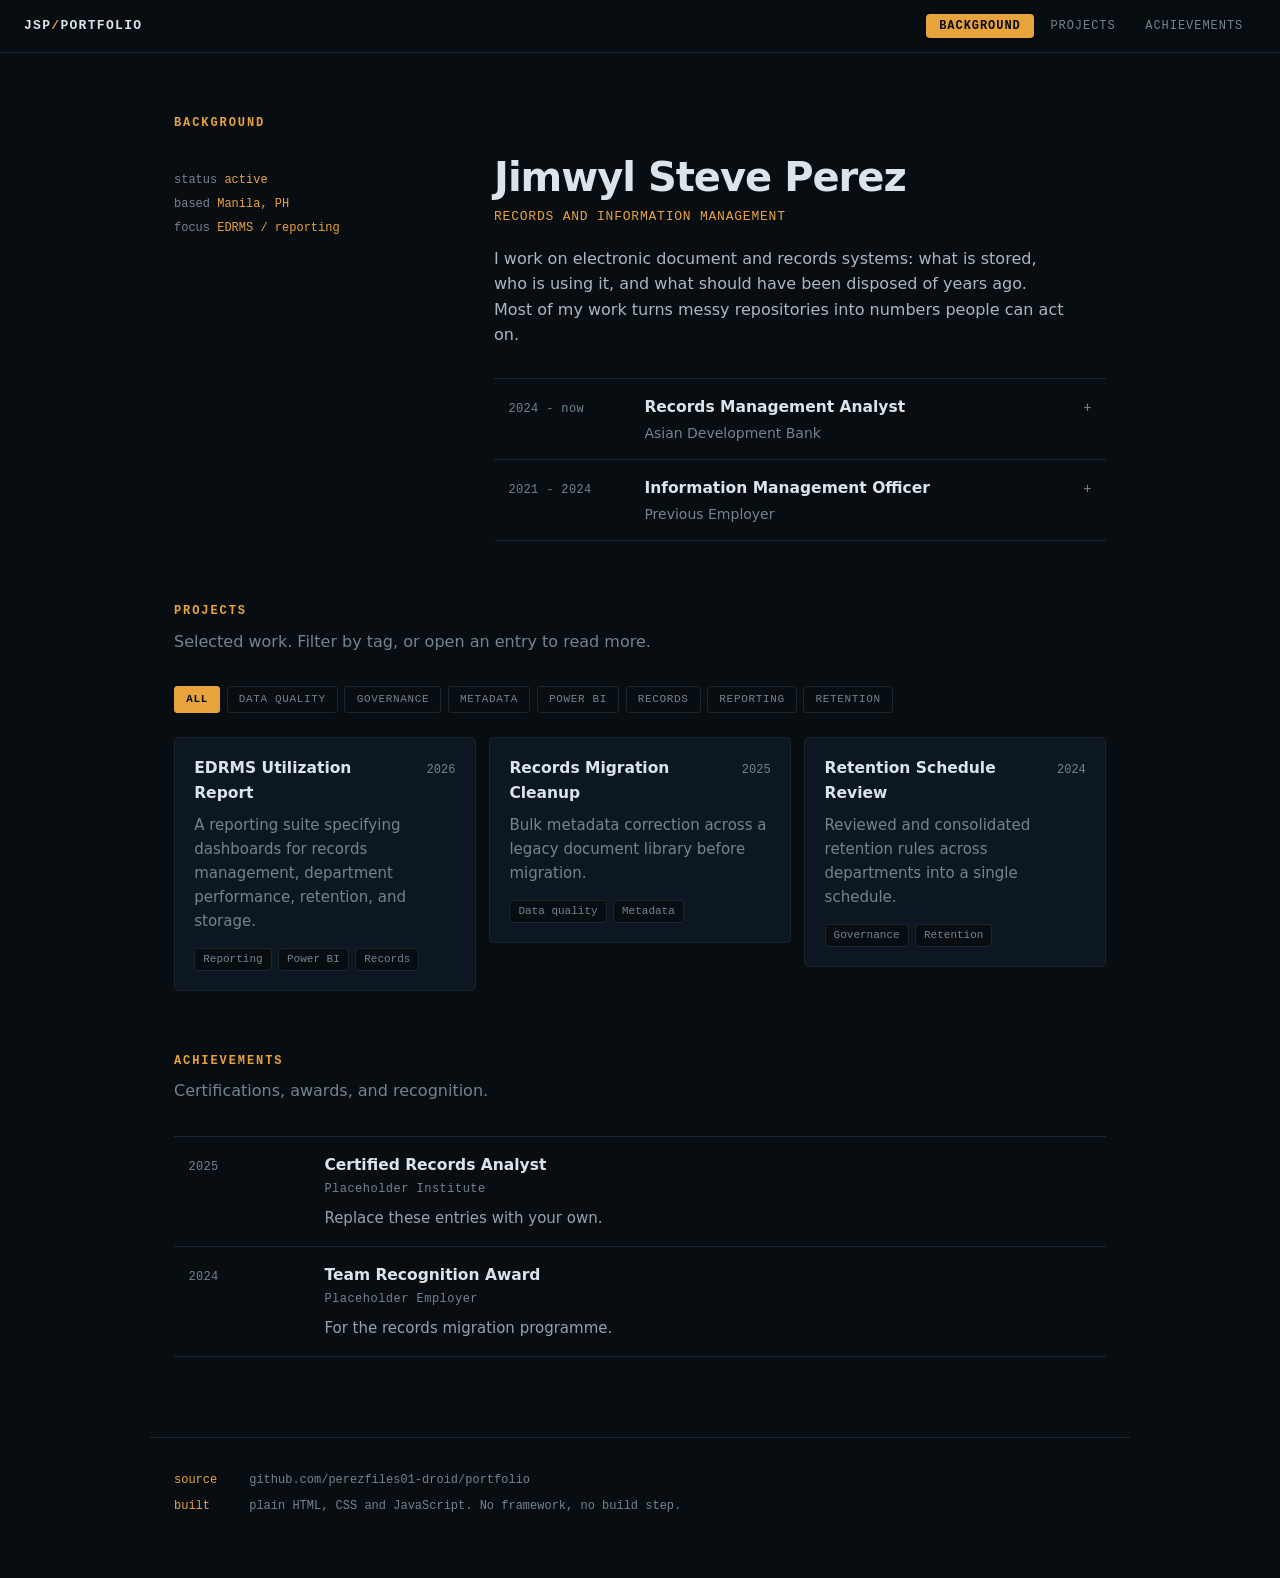
==== index.html @ a3e24d52 "Rebuild the site in the Records Console direction Dark ground, a single amber signal colour, and mon" ====
<!doctype html>
<html lang="en">
<head>
  <meta charset="utf-8">
  <meta name="viewport" content="width=device-width, initial-scale=1">
  <title>Jimwyl Steve Perez - Records and Information Management</title>
  <meta name="description" content="Portfolio of Jimwyl Steve Perez: electronic document and records management, utilization reporting, retention and metadata standards.">
  <link rel="stylesheet" href="assets/styles.css">
</head>
<body>

  <header class="console">
    <a class="sig" href="#top">JSP<i>/</i>PORTFOLIO</a>
    <nav class="tabs" aria-label="Sections">
      <a class="tab" href="#background">Background</a>
      <a class="tab" href="#projects">Projects</a>
      <a class="tab" href="#achievements">Achievements</a>
    </nav>
  </header>

  <main id="top">

    <!-- Each empty slot below is filled at load time from its own folder
         under sections/. To add a panel: create the folder, add a slot here,
         and add its name to SECTIONS in assets/app.js. -->

    <section id="background"   data-section="background"></section>
    <section id="projects"     data-section="projects"></section>
    <section id="achievements" data-section="achievements"></section>

  </main>

  <footer class="site-footer">
    <p class="foot-line"><span>source</span> github.com/perezfiles01-droid/portfolio</p>
    <p class="foot-line"><span>built</span> plain HTML, CSS and JavaScript. No framework, no build step.</p>
  </footer>

  <script type="module" src="assets/app.js"></script>
</body>
</html>
---- assets/styles.css ----
/* ============================================================
   RECORDS CONSOLE
   Site-wide look: palette, type, console bar, footer, and the
   furniture every panel shares. Anything used by only one panel
   belongs in that panel's own .css file instead.

   This design commits to dark. That is a choice, not an
   oversight, so there is no light palette to keep in sync.
   ============================================================ */

:root{
  color-scheme: dark;

  --ground:#080d11;   /* page background       */
  --panel:#0d1721;    /* raised rows and cards */
  --ink:#dbe4ea;      /* primary text          */
  --ink-dim:#a9b8c1;  /* body copy             */
  --muted:#72858f;    /* labels and metadata   */
  --signal:#e8a33d;   /* the one accent        */
  --line:#1b262f;     /* hairlines             */

  --mono: ui-monospace, SFMono-Regular, "SF Mono", Menlo, Consolas, monospace;
  --sans: system-ui, -apple-system, "Segoe UI", Roboto, sans-serif;

  --max-width: 980px;
  --bar-height: 3.35rem;
}

*{ box-sizing: border-box; }

html{ scroll-behavior: smooth; }

body{
  margin:0;
  background:var(--ground);
  color:var(--ink);
  font:16px/1.6 var(--sans);
  -webkit-font-smoothing:antialiased;
}

@media (prefers-reduced-motion: reduce){
  html{ scroll-behavior:auto; }
  *,*::before,*::after{
    transition-duration:.01ms !important;
    animation-duration:.01ms !important;
  }
}

main{
  max-width:var(--max-width);
  margin:0 auto;
  padding:0 1.5rem 5rem;
}

:focus-visible{
  outline:2px solid var(--signal);
  outline-offset:3px;
  border-radius:2px;
}

/* ---------- console bar ---------- */

.console{
  position:sticky;
  top:0;
  z-index:20;
  display:flex;
  flex-wrap:wrap;
  gap:1rem;
  align-items:center;
  justify-content:space-between;
  padding:0.85rem 1.5rem;
  border-bottom:1px solid var(--line);
  background:rgba(8,13,17,.86);
  backdrop-filter:blur(9px);
}

.sig{
  font:600 0.8125rem/1 var(--mono);
  letter-spacing:0.1em;
  text-transform:uppercase;
  color:var(--ink);
  text-decoration:none;
}
.sig i{ color:var(--signal); font-style:normal; }

.tabs{ display:flex; gap:0.25rem; }

.tab{
  padding:0.4rem 0.8rem;
  border-radius:4px;
  font:0.75rem/1 var(--mono);
  letter-spacing:0.08em;
  text-transform:uppercase;
  color:var(--muted);
  text-decoration:none;
  transition:color .18s ease, background .18s ease;
}
.tab:hover{ color:var(--ink); background:#131e26; }

/* set by the scroll spy in app.js */
.tab[aria-current="true"]{
  color:var(--ground);
  background:var(--signal);
  font-weight:700;
}

/* ---------- shared panel furniture ---------- */

main > section{
  padding-top:4rem;
  scroll-margin-top:calc(var(--bar-height) + 1rem);
}

.panel-title{
  margin:0;
  font:600 0.75rem/1 var(--mono);
  letter-spacing:0.16em;
  text-transform:uppercase;
  color:var(--signal);
}

.panel-intro{
  margin:0.7rem 0 2rem;
  color:var(--muted);
  max-width:60ch;
}

.load-error{
  color:var(--muted);
  font:0.875rem/1.6 var(--mono);
}

/* Panels fade up as you reach them. The class is added by app.js only
   when the browser supports it, so content is never hidden by a script
   that failed to run. */
.reveal{
  opacity:0;
  transform:translateY(14px);
  transition:opacity .5s ease, transform .5s ease;
}
.reveal.is-in{ opacity:1; transform:none; }
@media (prefers-reduced-motion: reduce){
  .reveal{ opacity:1; transform:none; }
}

/* ---------- footer ---------- */

.site-footer{
  max-width:var(--max-width);
  margin:0 auto;
  padding:2rem 1.5rem 3.5rem;
  border-top:1px solid var(--line);
}

.foot-line{
  margin:0 0 0.35rem;
  font:0.75rem/1.7 var(--mono);
  color:var(--muted);
}
.foot-line span{
  display:inline-block;
  min-width:4.25rem;
  color:var(--signal);
}
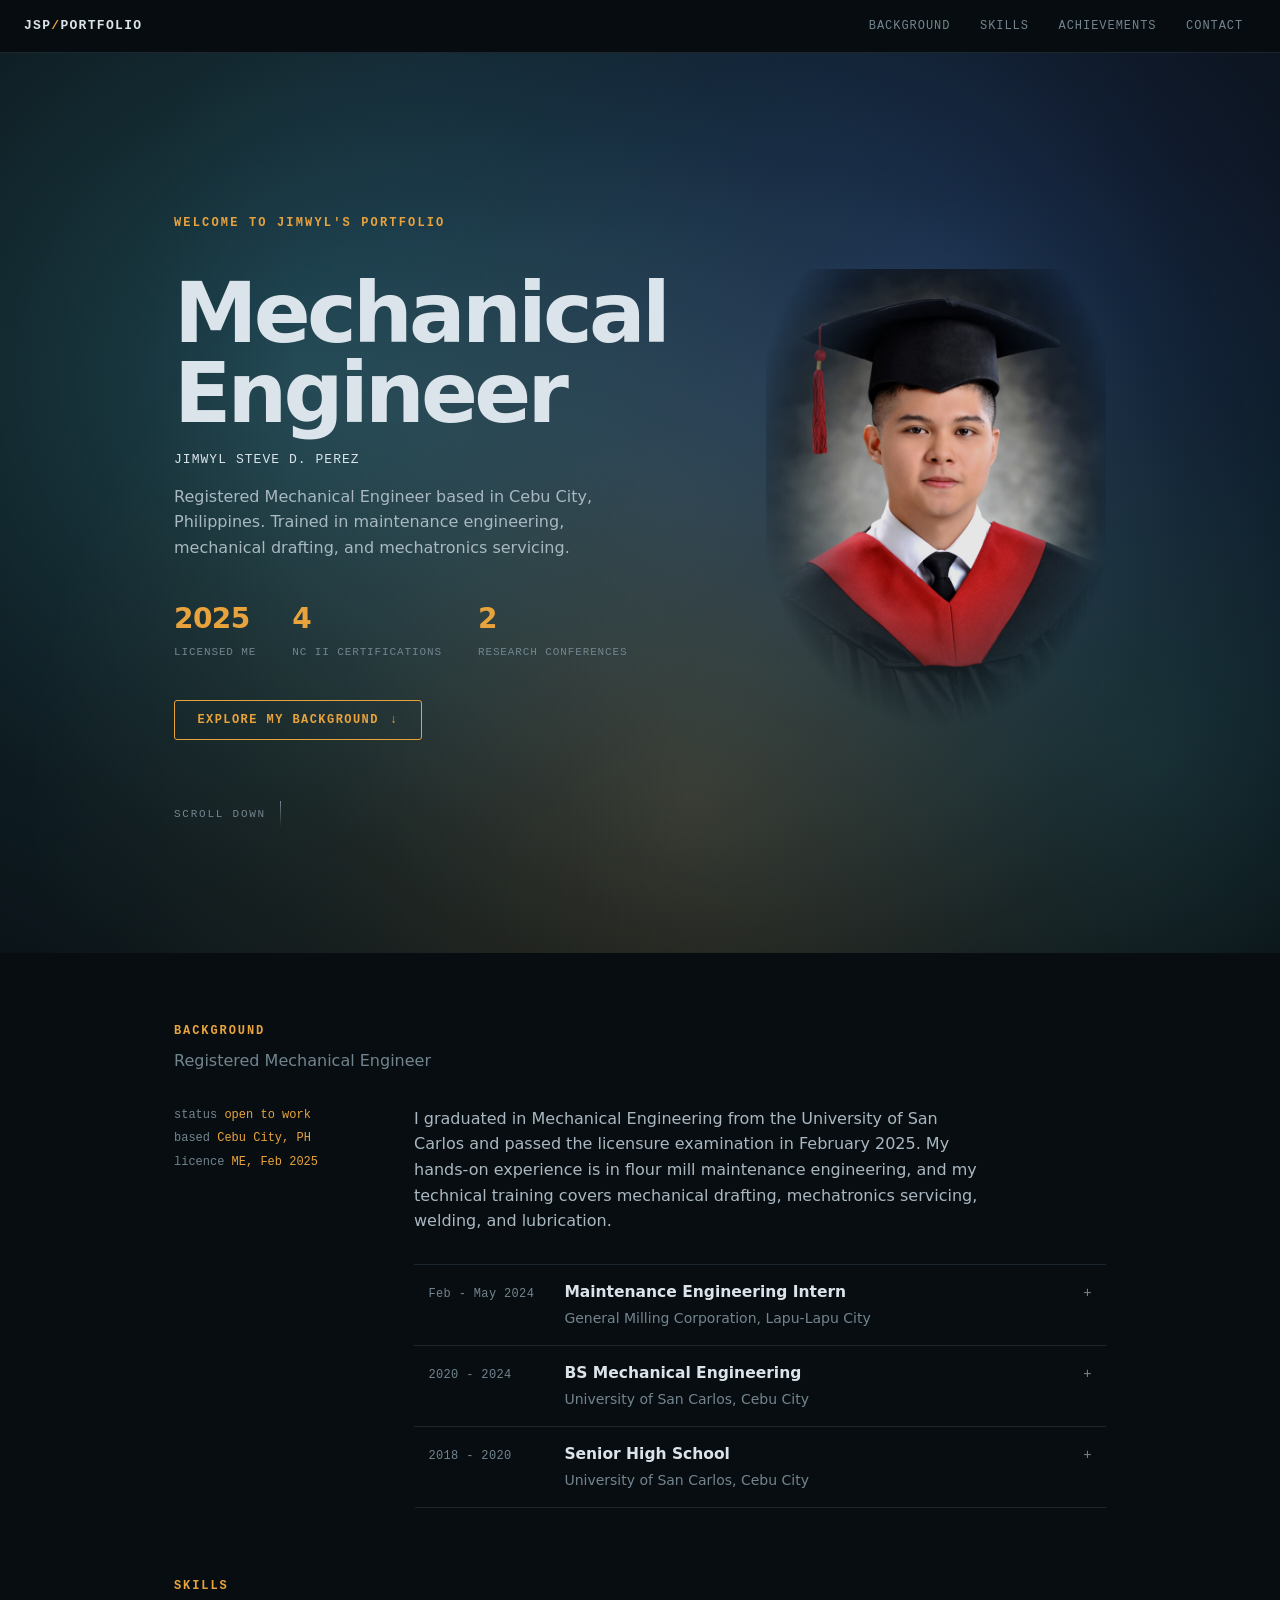
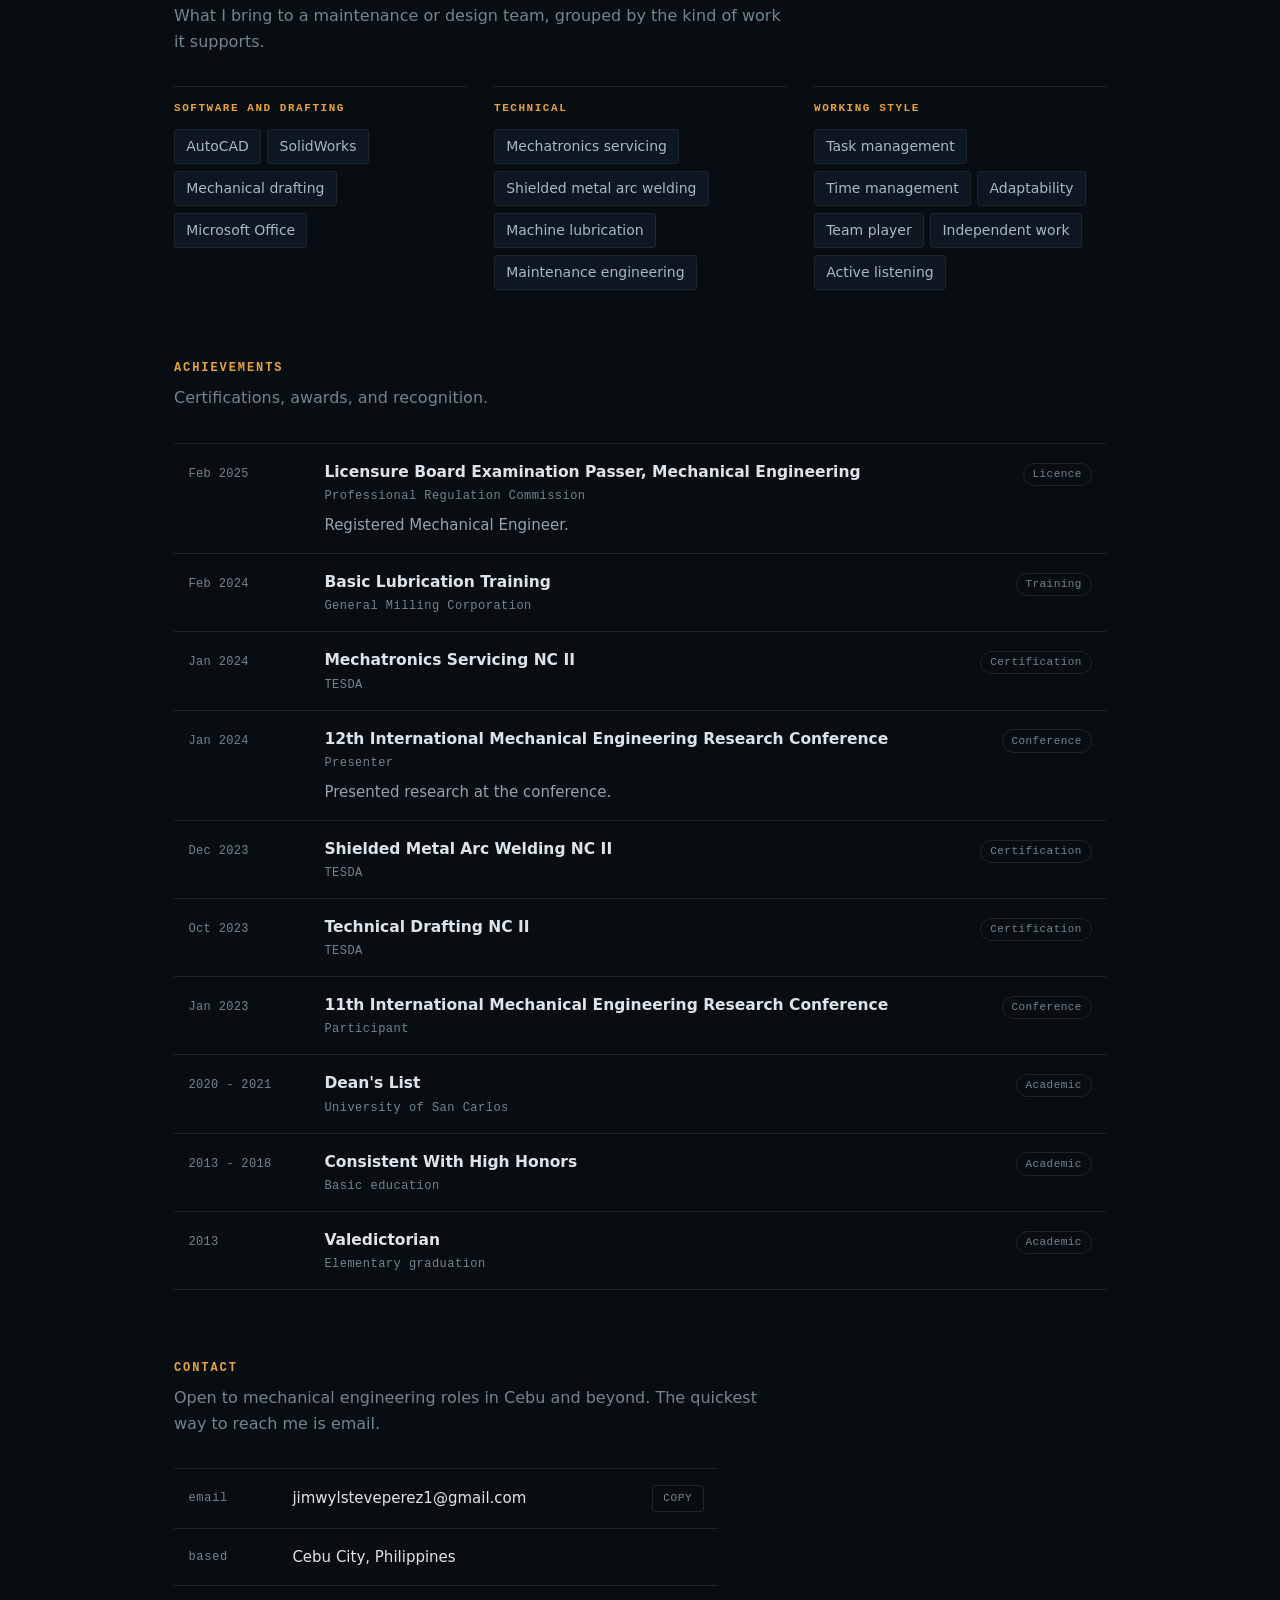
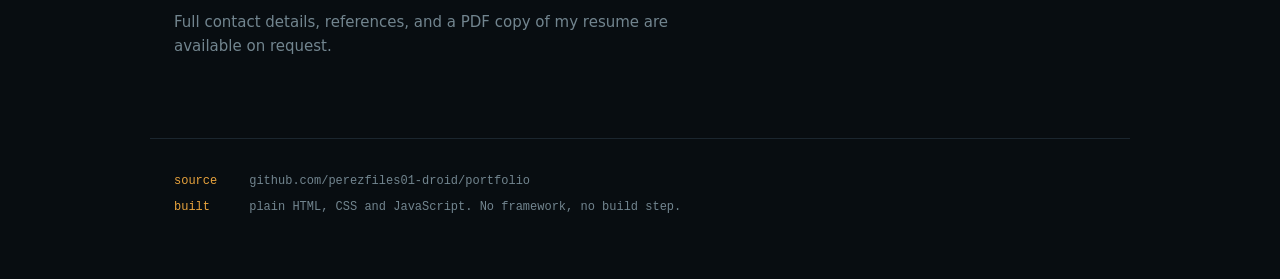
==== commit 6695f1fe: "Rebuild around the real resume, and add an aurora hero The site previously described records managem" ====
--- a/index.html
+++ b/index.html
@@ -3,31 +3,33 @@
 <head>
   <meta charset="utf-8">
   <meta name="viewport" content="width=device-width, initial-scale=1">
-  <title>Jimwyl Steve Perez - Records and Information Management</title>
-  <meta name="description" content="Portfolio of Jimwyl Steve Perez: electronic document and records management, utilization reporting, retention and metadata standards.">
+  <title>Jimwyl Steve D. Perez - Mechanical Engineer</title>
+  <meta name="description" content="Portfolio of Jimwyl Steve D. Perez, Registered Mechanical Engineer based in Cebu City, Philippines.">
   <link rel="stylesheet" href="assets/styles.css">
 </head>
 <body>
 
   <header class="console">
-    <a class="sig" href="#top">JSP<i>/</i>PORTFOLIO</a>
+    <a class="sig" href="#hero">JSP<i>/</i>PORTFOLIO</a>
     <nav class="tabs" aria-label="Sections">
       <a class="tab" href="#background">Background</a>
-      <a class="tab" href="#projects">Projects</a>
+      <a class="tab" href="#skills">Skills</a>
       <a class="tab" href="#achievements">Achievements</a>
+      <a class="tab" href="#contact">Contact</a>
     </nav>
   </header>
 
-  <main id="top">
+  <!-- Every empty slot below is filled at load time from its own folder
+       under sections/. To add a panel: create the folder, add a slot here,
+       and add its name to SECTIONS in assets/app.js. -->
 
-    <!-- Each empty slot below is filled at load time from its own folder
-         under sections/. To add a panel: create the folder, add a slot here,
-         and add its name to SECTIONS in assets/app.js. -->
+  <section id="hero" data-section="hero" data-no-reveal></section>
 
+  <main>
     <section id="background"   data-section="background"></section>
-    <section id="projects"     data-section="projects"></section>
+    <section id="skills"       data-section="skills"></section>
     <section id="achievements" data-section="achievements"></section>
-
+    <section id="contact"      data-section="contact"></section>
   </main>
 
   <footer class="site-footer">
--- a/assets/styles.css
+++ b/assets/styles.css
@@ -47,6 +47,8 @@
 }
 
 main{
+  position:relative;
+  z-index:2;
   max-width:var(--max-width);
   margin:0 auto;
   padding:0 1.5rem 5rem;
@@ -108,7 +110,10 @@
 /* ---------- shared panel furniture ---------- */
 
 main > section{
-  padding-top:4rem;
+  padding-top:4.5rem;
+}
+
+[data-section]{
   scroll-margin-top:calc(var(--bar-height) + 1rem);
 }
 
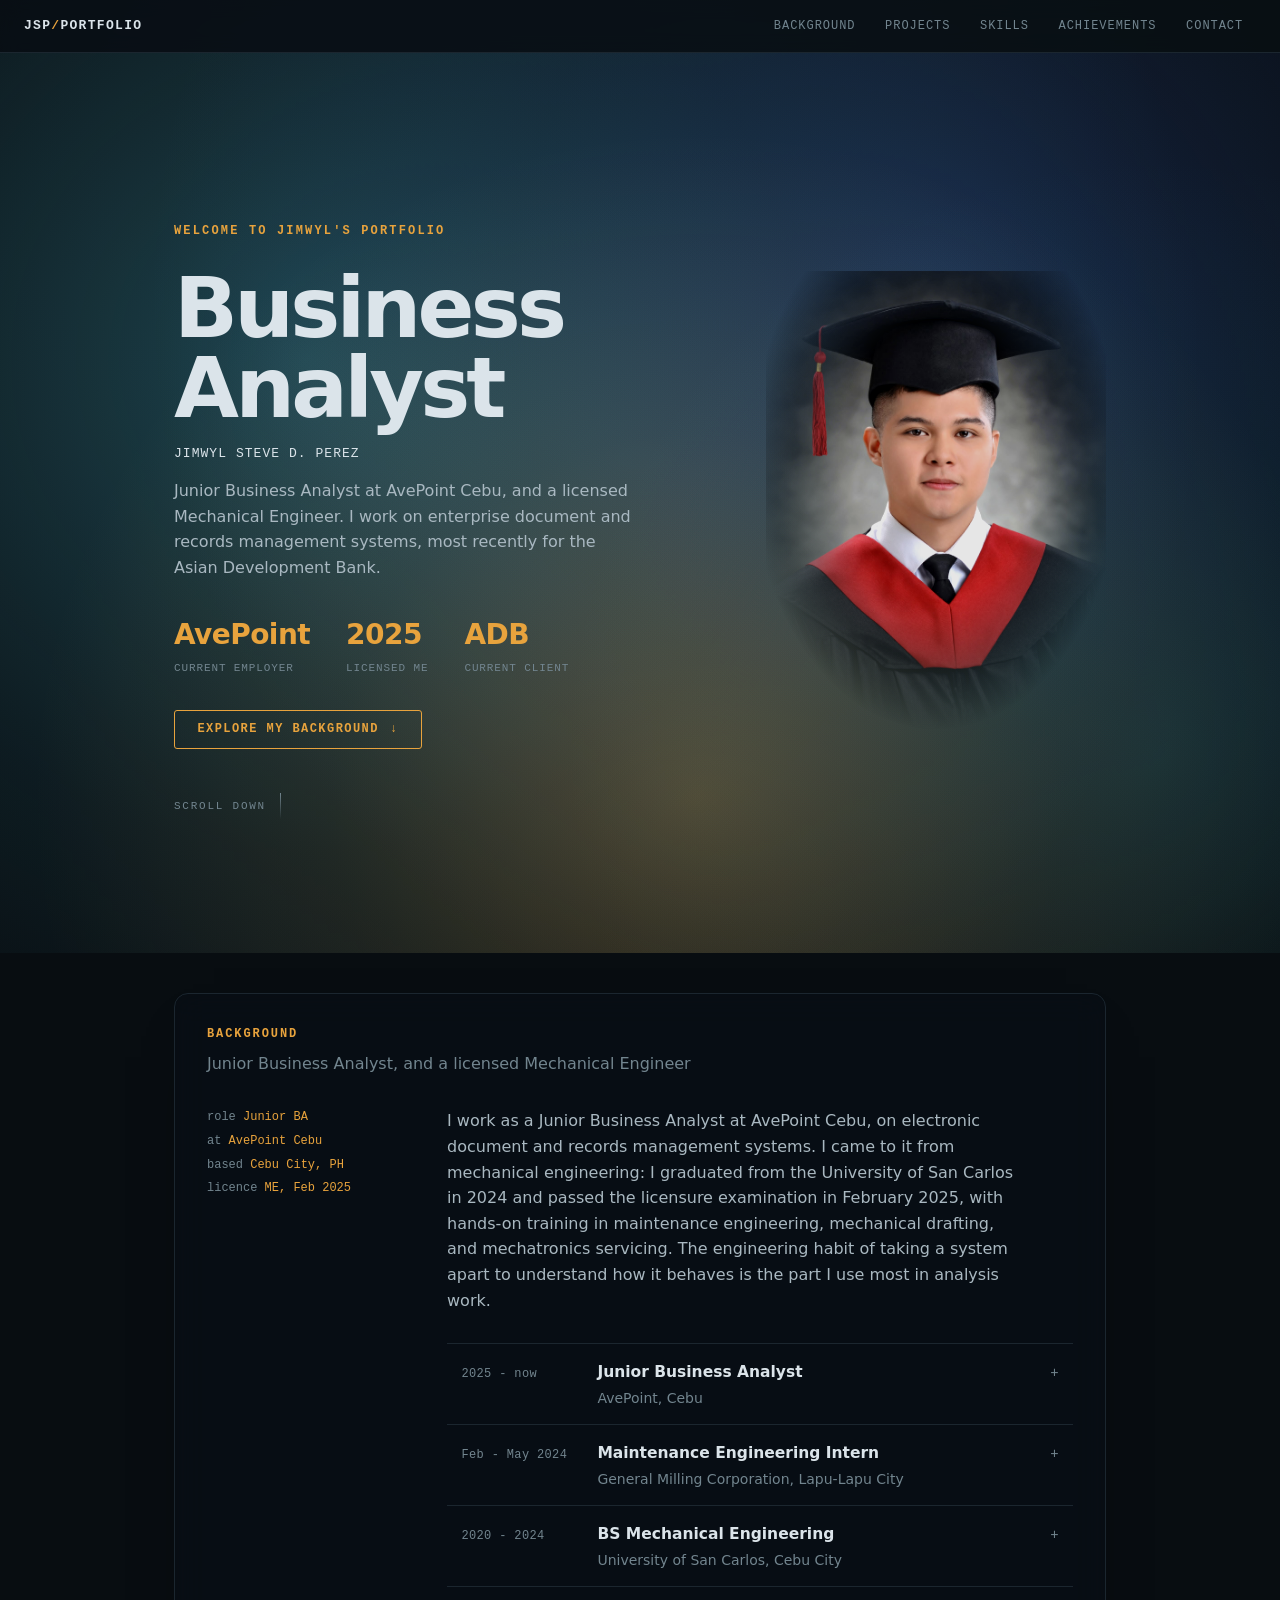
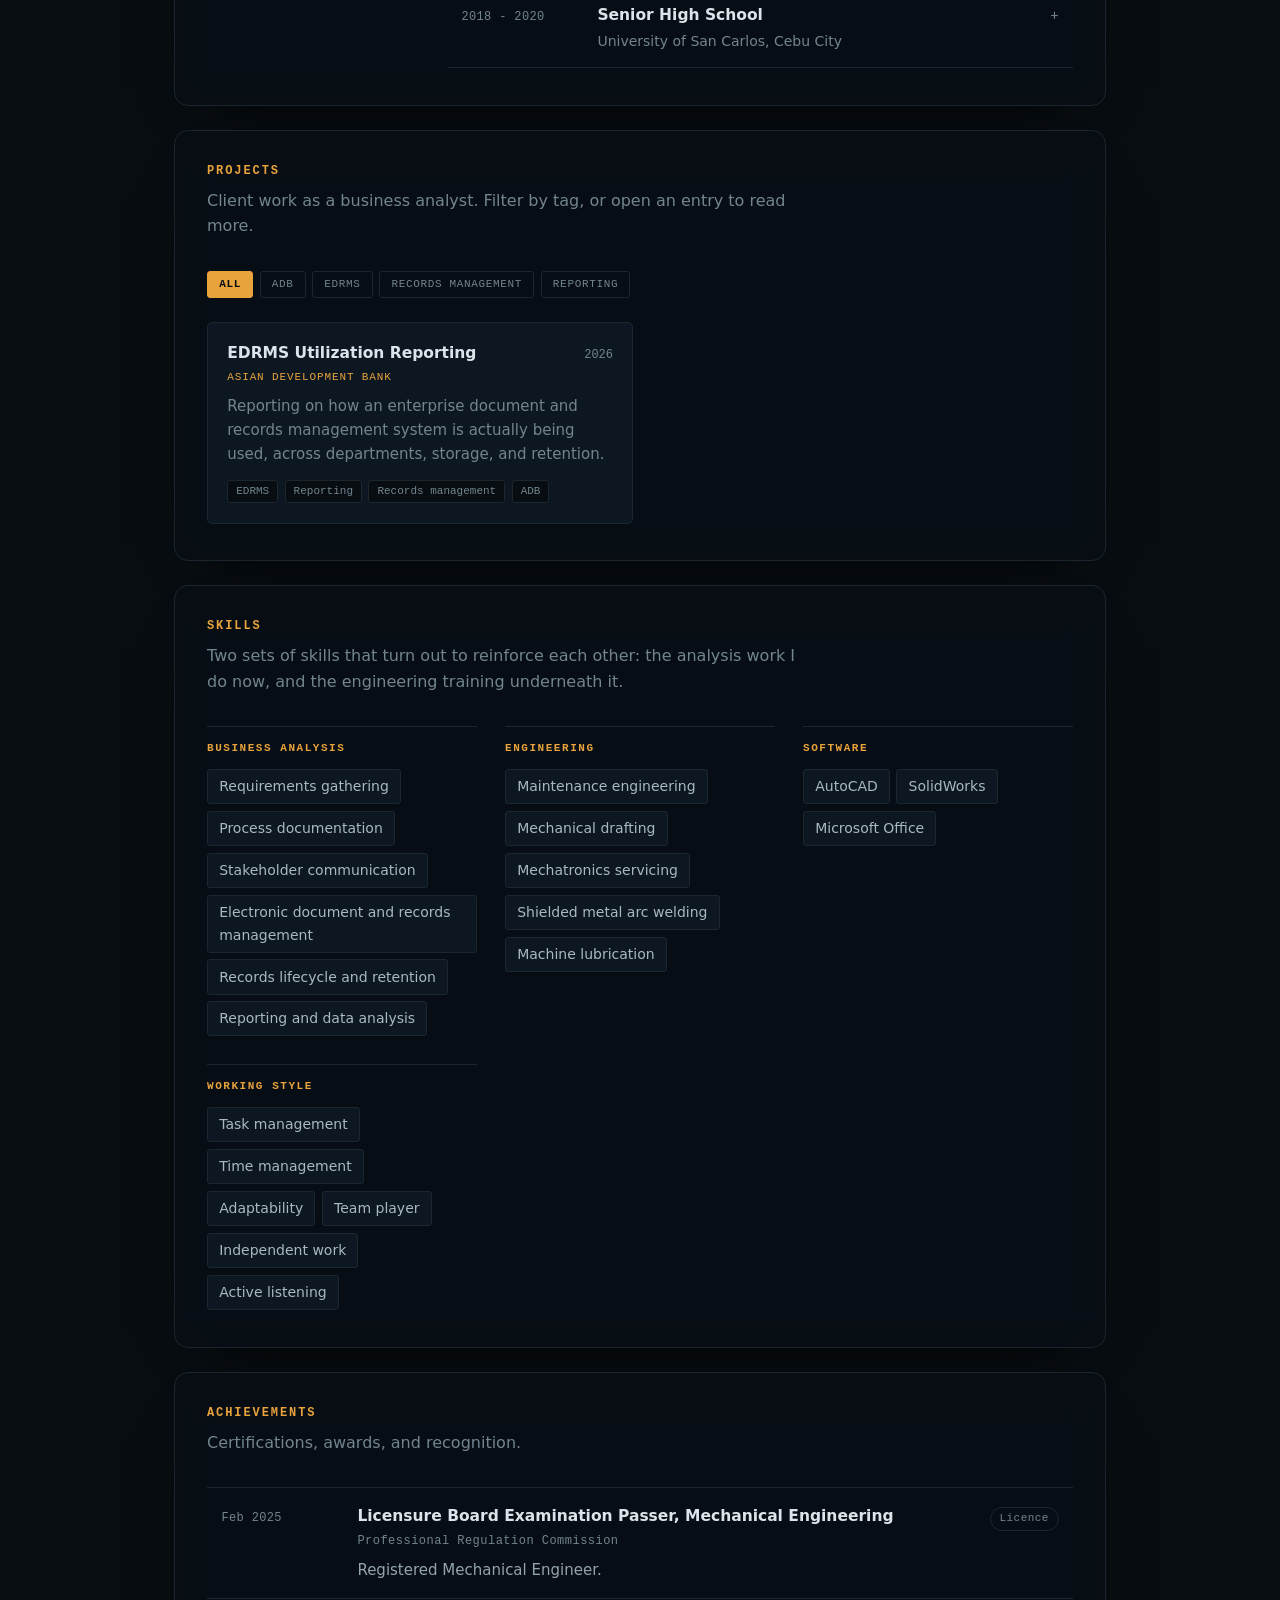
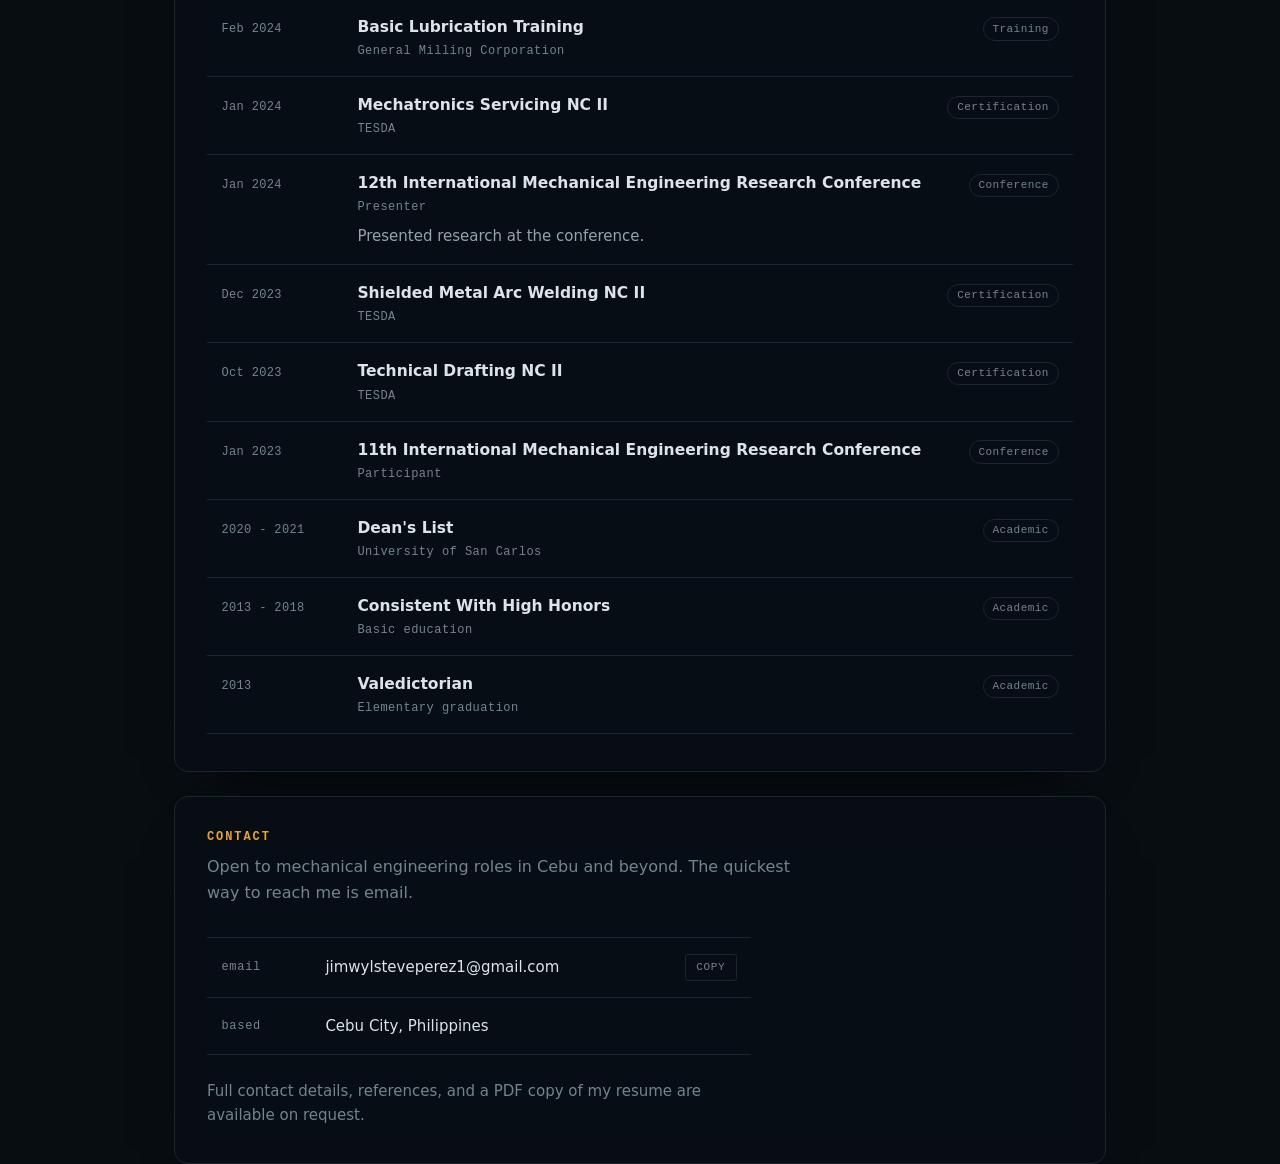
==== commit 393db414: "Lead as Business Analyst, and give the whole page atmosphere The hero now reads Business Analyst, wi" ====
--- a/index.html
+++ b/index.html
@@ -3,16 +3,21 @@
 <head>
   <meta charset="utf-8">
   <meta name="viewport" content="width=device-width, initial-scale=1">
-  <title>Jimwyl Steve D. Perez - Mechanical Engineer</title>
-  <meta name="description" content="Portfolio of Jimwyl Steve D. Perez, Registered Mechanical Engineer based in Cebu City, Philippines.">
+  <title>Jimwyl Steve D. Perez - Business Analyst</title>
+  <meta name="description" content="Portfolio of Jimwyl Steve D. Perez, Junior Business Analyst at AvePoint Cebu and a licensed Mechanical Engineer, based in Cebu City, Philippines.">
   <link rel="stylesheet" href="assets/styles.css">
 </head>
 <body>
+
+  <!-- The ambient layer behind the content panels. Fixed, so it drifts
+       independently of the scroll rather than travelling with it. -->
+  <canvas class="page-aurora" data-page-aurora aria-hidden="true"></canvas>
 
   <header class="console">
     <a class="sig" href="#hero">JSP<i>/</i>PORTFOLIO</a>
     <nav class="tabs" aria-label="Sections">
       <a class="tab" href="#background">Background</a>
+      <a class="tab" href="#projects">Projects</a>
       <a class="tab" href="#skills">Skills</a>
       <a class="tab" href="#achievements">Achievements</a>
       <a class="tab" href="#contact">Contact</a>
@@ -27,16 +32,12 @@
 
   <main>
     <section id="background"   data-section="background"></section>
+    <section id="projects"     data-section="projects"></section>
     <section id="skills"       data-section="skills"></section>
     <section id="achievements" data-section="achievements"></section>
     <section id="contact"      data-section="contact"></section>
   </main>
 
-  <footer class="site-footer">
-    <p class="foot-line"><span>source</span> github.com/perezfiles01-droid/portfolio</p>
-    <p class="foot-line"><span>built</span> plain HTML, CSS and JavaScript. No framework, no build step.</p>
-  </footer>
-
   <script type="module" src="assets/app.js"></script>
 </body>
 </html>
--- a/assets/styles.css
+++ b/assets/styles.css
@@ -1,6 +1,6 @@
 /* ============================================================
    RECORDS CONSOLE
-   Site-wide look: palette, type, console bar, footer, and the
+   Site-wide look: palette, type, console bar, ambient layer, and the
    furniture every panel shares. Anything used by only one panel
    belongs in that panel's own .css file instead.
 
@@ -49,9 +49,10 @@
 main{
   position:relative;
   z-index:2;
+  padding-bottom:6rem;
   max-width:var(--max-width);
   margin:0 auto;
-  padding:0 1.5rem 5rem;
+  padding:0 1.5rem;
 }
 
 :focus-visible{
@@ -60,12 +61,36 @@
   border-radius:2px;
 }
 
+/* ---------- ambient layer ---------- */
+
+/* Fixed rather than absolute, so it drifts behind the content instead of
+   scrolling away with it. A scrim over the top keeps the colour well under
+   the text no matter where the fields happen to be. */
+.page-aurora{
+  position:fixed;
+  inset:0;
+  width:100%;
+  height:100%;
+  z-index:0;
+  pointer-events:none;
+}
+
+body::before{
+  content:"";
+  position:fixed;
+  inset:0;
+  z-index:1;
+  pointer-events:none;
+  background:
+    radial-gradient(120% 80% at 50% 0%, rgba(8,13,17,.18) 0%, rgba(8,13,17,.55) 100%);
+}
+
 /* ---------- console bar ---------- */
 
 .console{
   position:sticky;
   top:0;
-  z-index:20;
+  z-index:30;
   display:flex;
   flex-wrap:wrap;
   gap:1rem;
@@ -109,8 +134,23 @@
 
 /* ---------- shared panel furniture ---------- */
 
+/* Each panel is a pane of dark glass sitting over the ambient layer. The
+   blur and the near-opaque fill are what keep body text comfortable to read
+   while the colour still shows around and behind. */
 main > section{
-  padding-top:4.5rem;
+  margin-top:1.5rem;
+  padding:2.1rem 2rem 2.3rem;
+  border:1px solid var(--line);
+  border-radius:14px;
+  background:rgba(9,15,21,.72);
+  backdrop-filter:blur(16px) saturate(1.15);
+  -webkit-backdrop-filter:blur(16px) saturate(1.15);
+  box-shadow:0 24px 60px -40px #000;
+}
+main > section:first-child{ margin-top:2.5rem; }
+
+@supports not (backdrop-filter: blur(2px)){
+  main > section{ background:rgba(9,15,21,.94); }
 }
 
 [data-section]{
@@ -148,23 +188,3 @@
 @media (prefers-reduced-motion: reduce){
   .reveal{ opacity:1; transform:none; }
 }
-
-/* ---------- footer ---------- */
-
-.site-footer{
-  max-width:var(--max-width);
-  margin:0 auto;
-  padding:2rem 1.5rem 3.5rem;
-  border-top:1px solid var(--line);
-}
-
-.foot-line{
-  margin:0 0 0.35rem;
-  font:0.75rem/1.7 var(--mono);
-  color:var(--muted);
-}
-.foot-line span{
-  display:inline-block;
-  min-width:4.25rem;
-  color:var(--signal);
-}
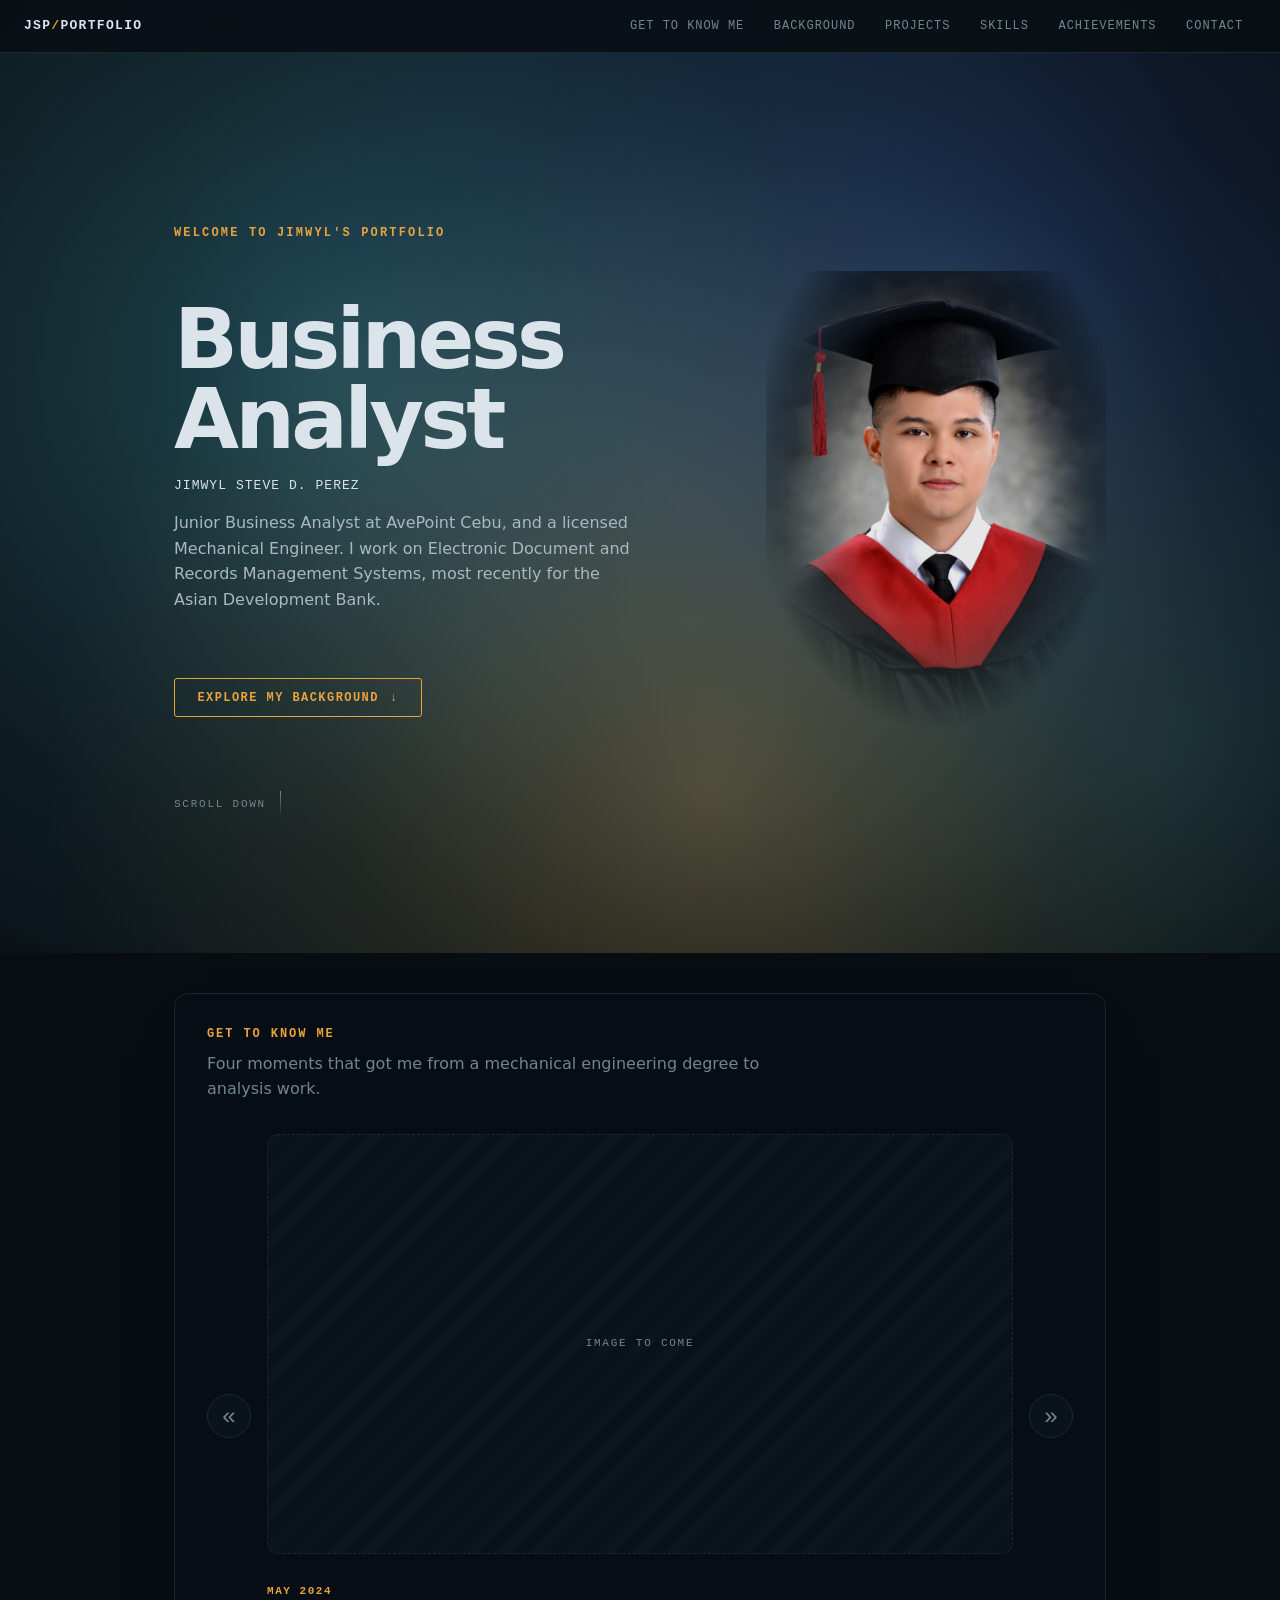
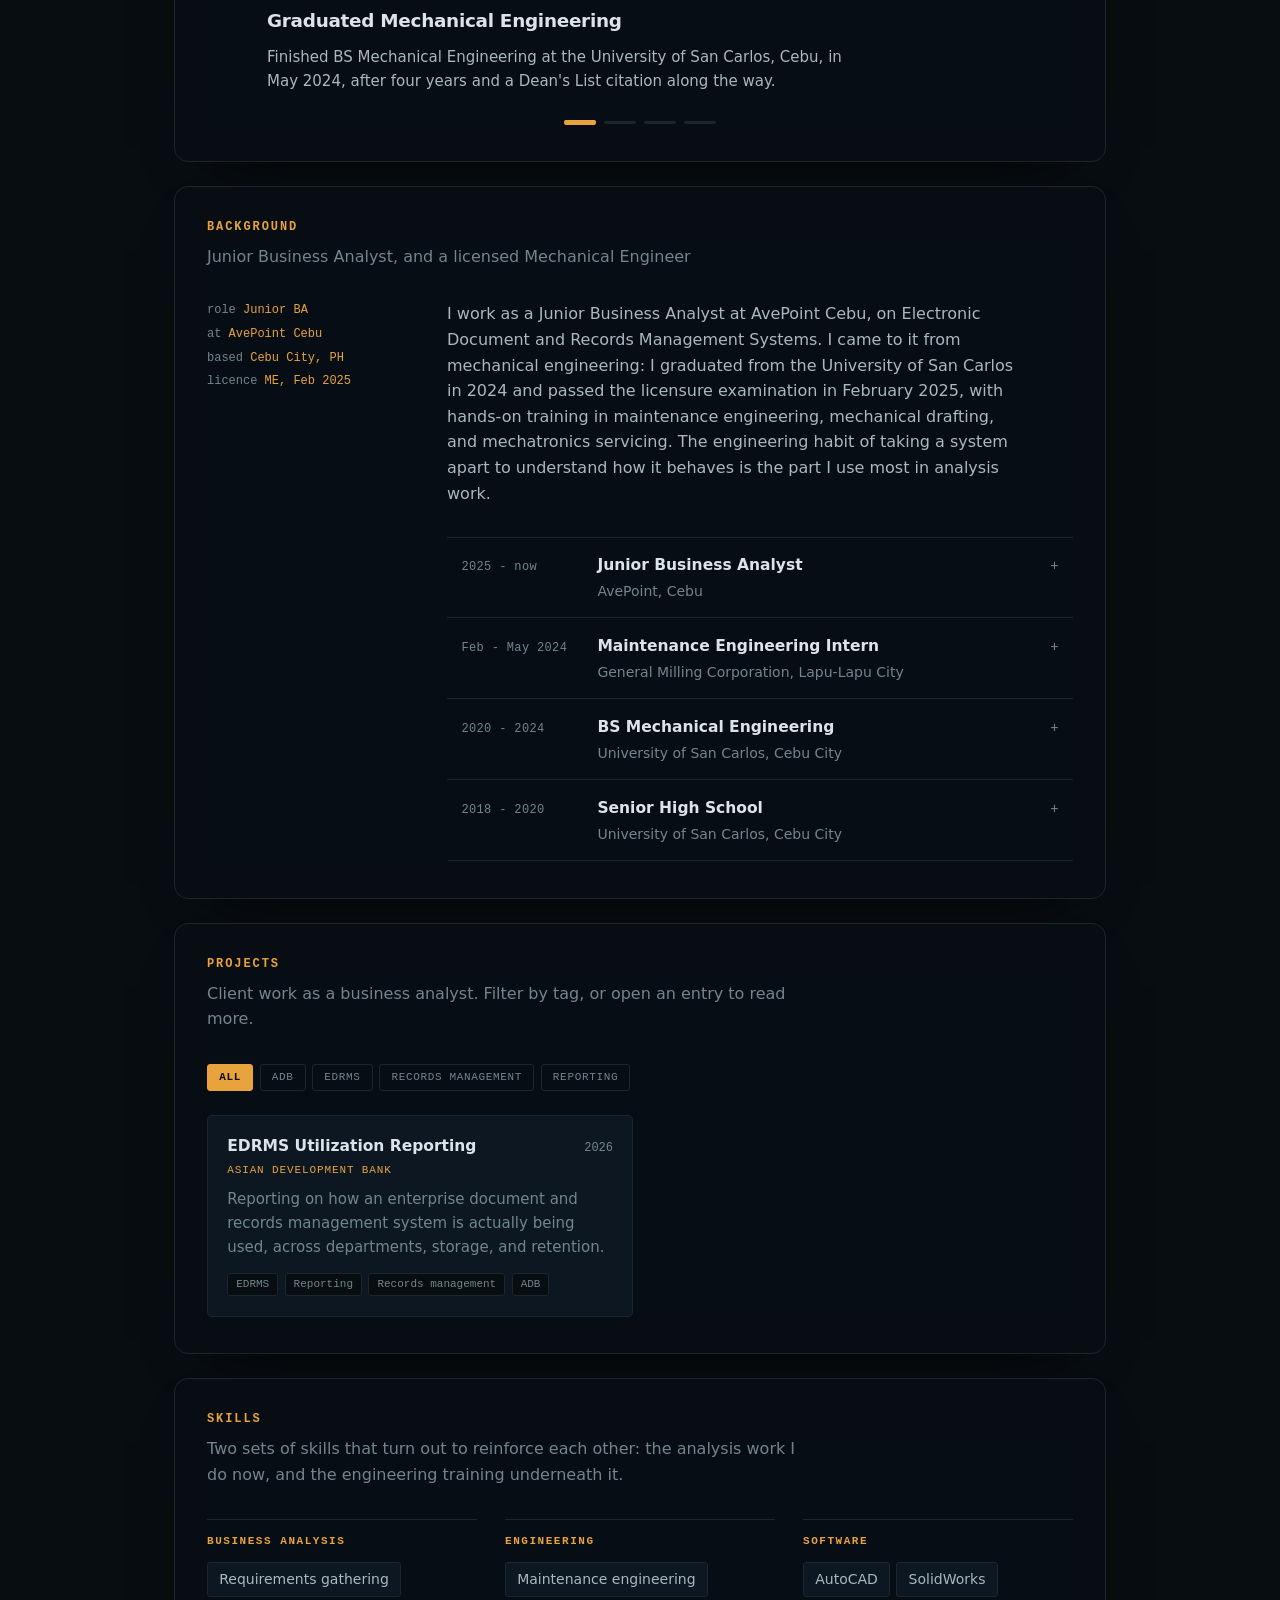
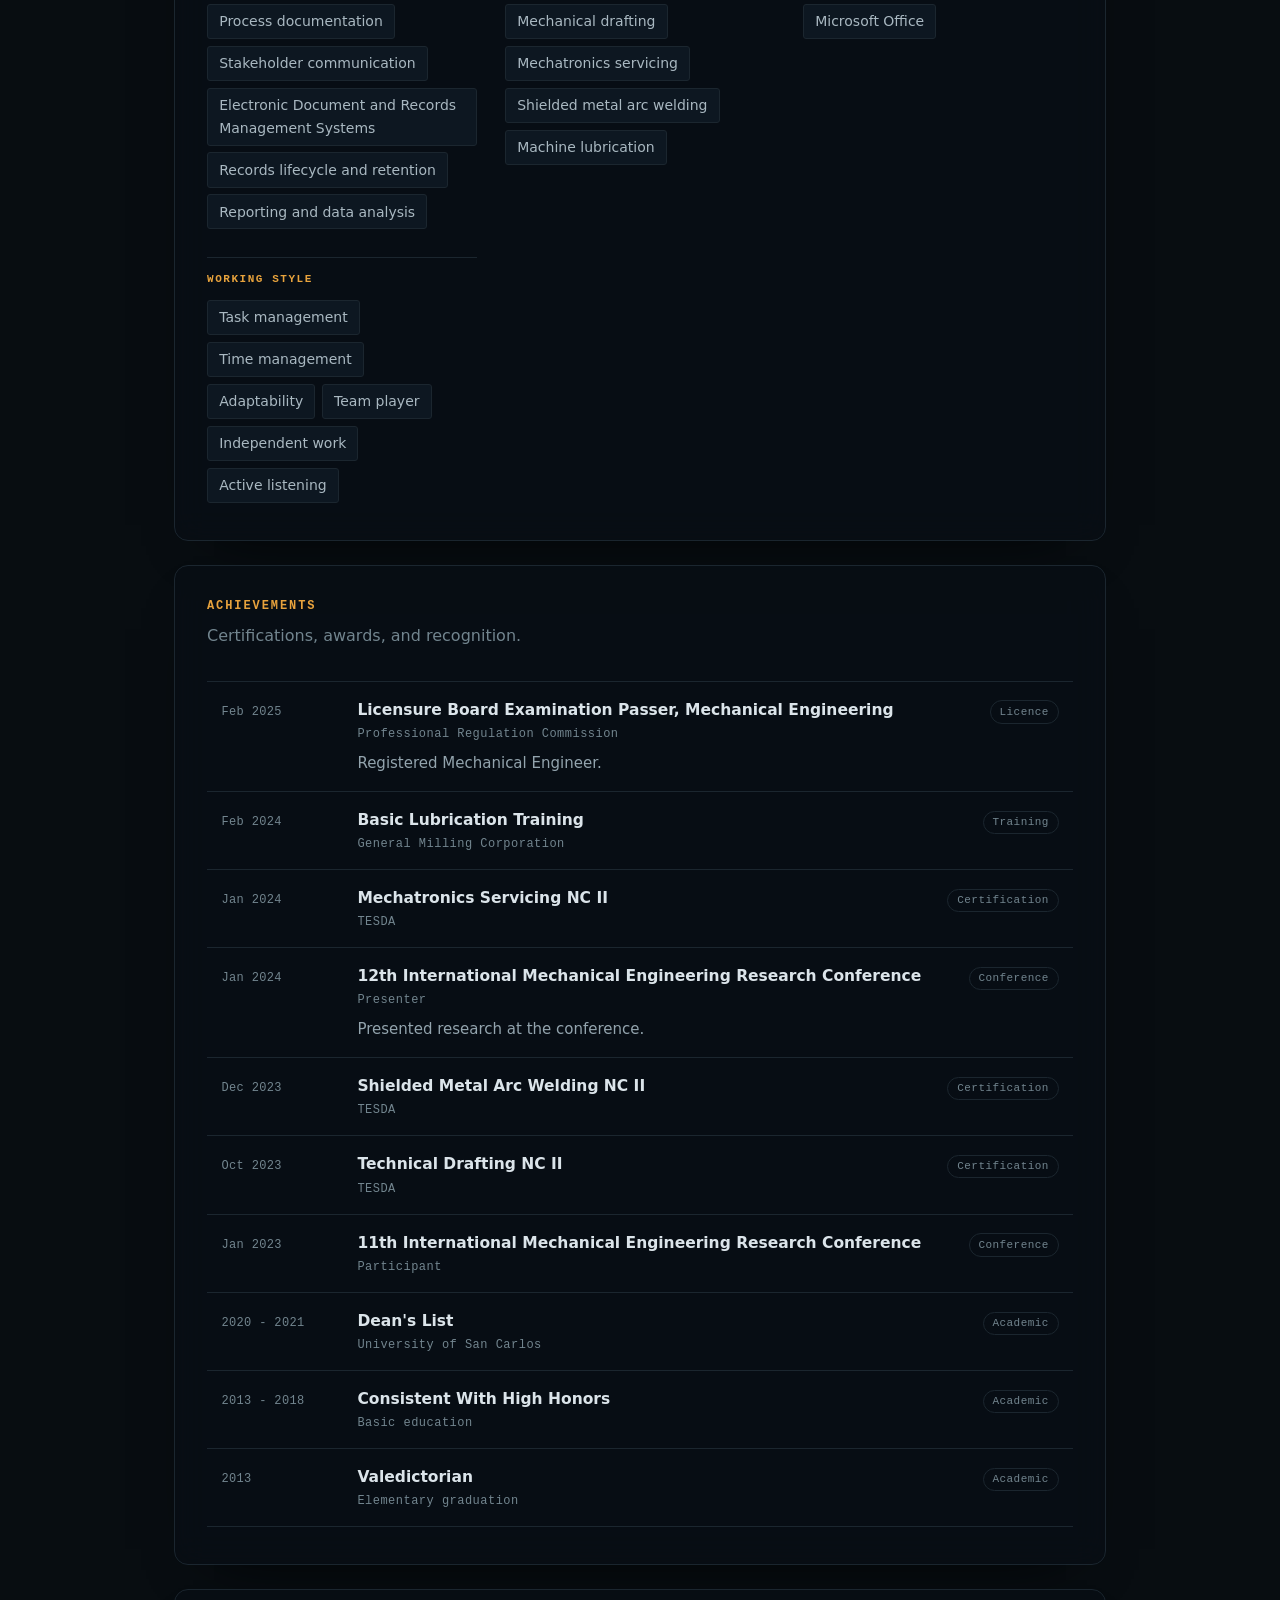
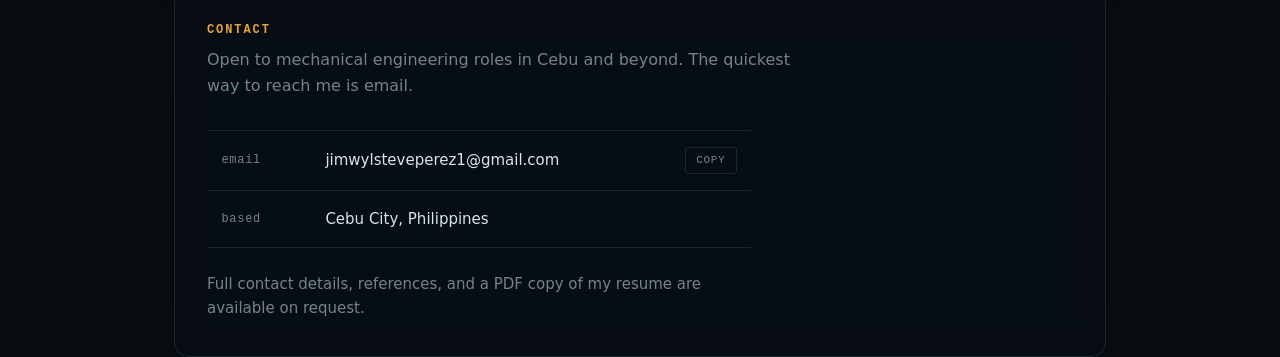
==== commit 00f533c5: "Add a Get to know me carousel, and drop the hero stats New journey panel between the hero and Backgr" ====
--- a/index.html
+++ b/index.html
@@ -16,6 +16,7 @@
   <header class="console">
     <a class="sig" href="#hero">JSP<i>/</i>PORTFOLIO</a>
     <nav class="tabs" aria-label="Sections">
+      <a class="tab" href="#journey">Get to know me</a>
       <a class="tab" href="#background">Background</a>
       <a class="tab" href="#projects">Projects</a>
       <a class="tab" href="#skills">Skills</a>
@@ -31,6 +32,7 @@
   <section id="hero" data-section="hero" data-no-reveal></section>
 
   <main>
+    <section id="journey"      data-section="journey"></section>
     <section id="background"   data-section="background"></section>
     <section id="projects"     data-section="projects"></section>
     <section id="skills"       data-section="skills"></section>
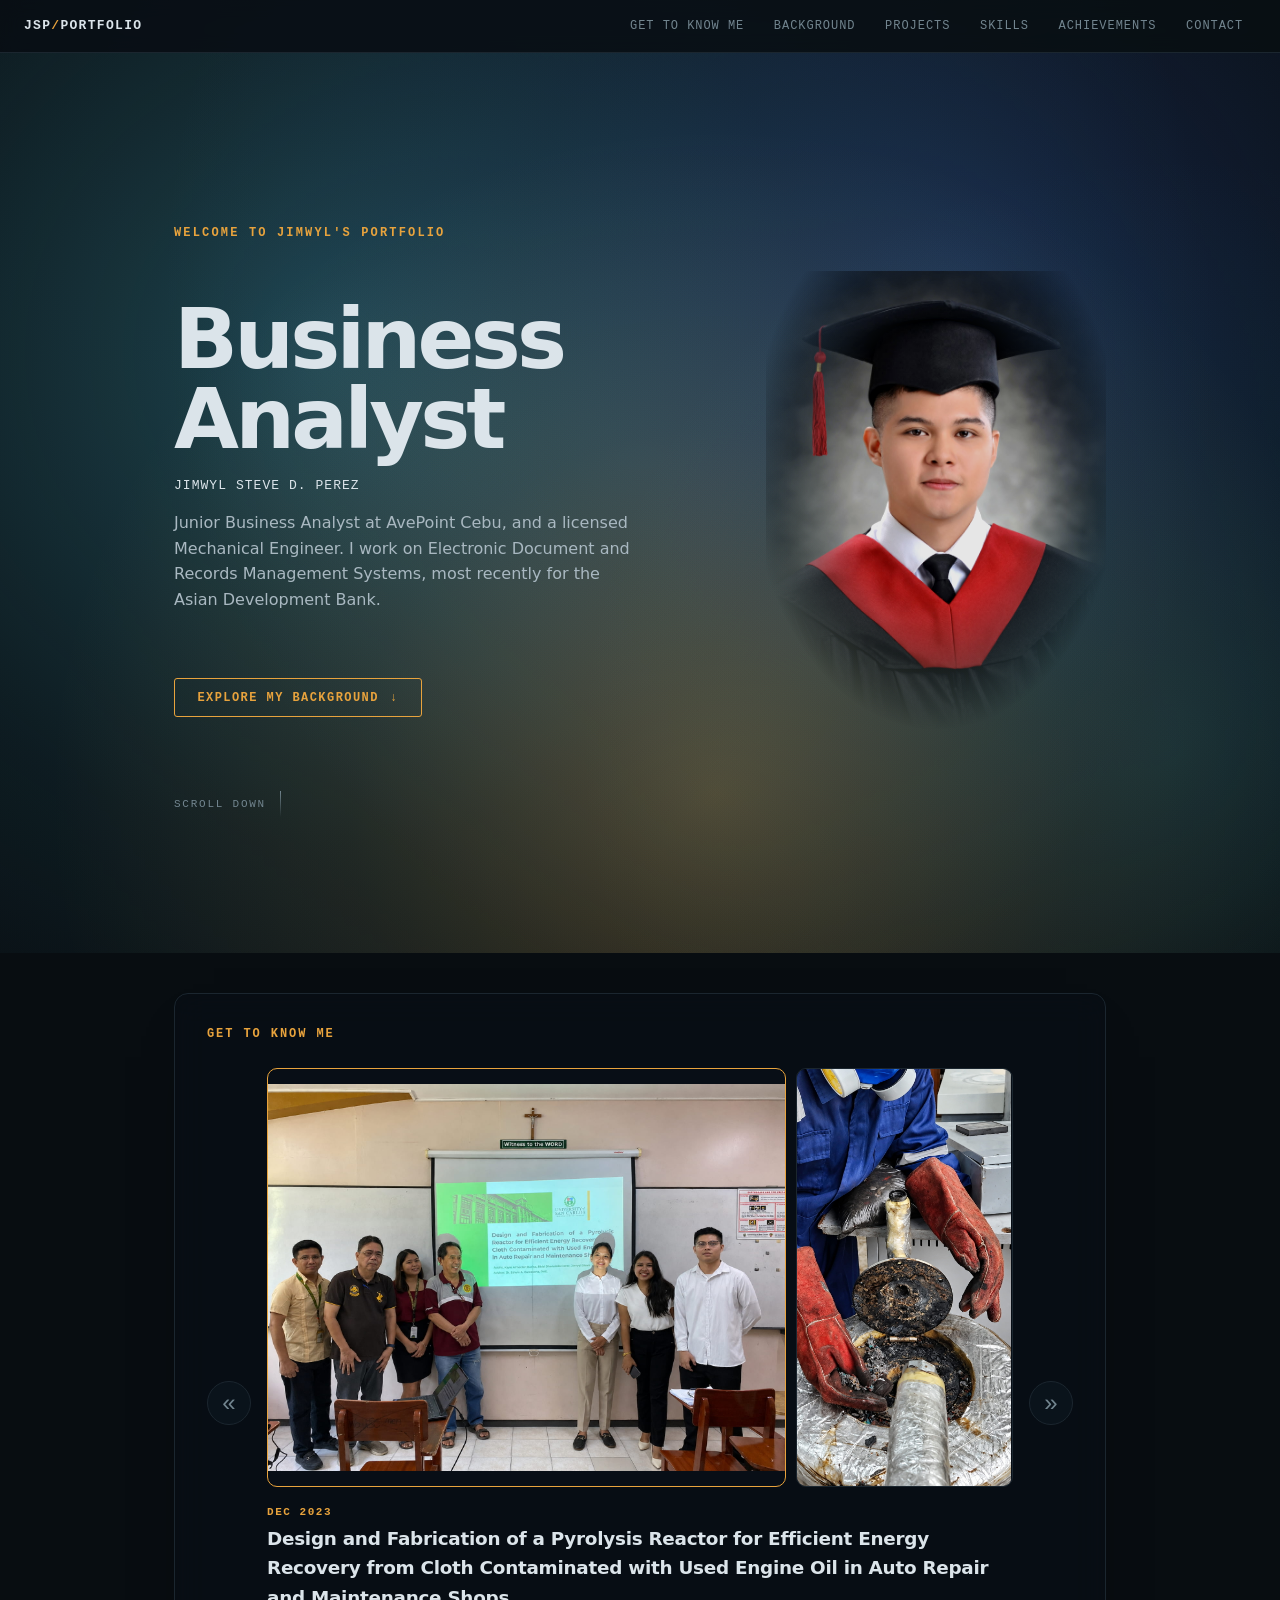
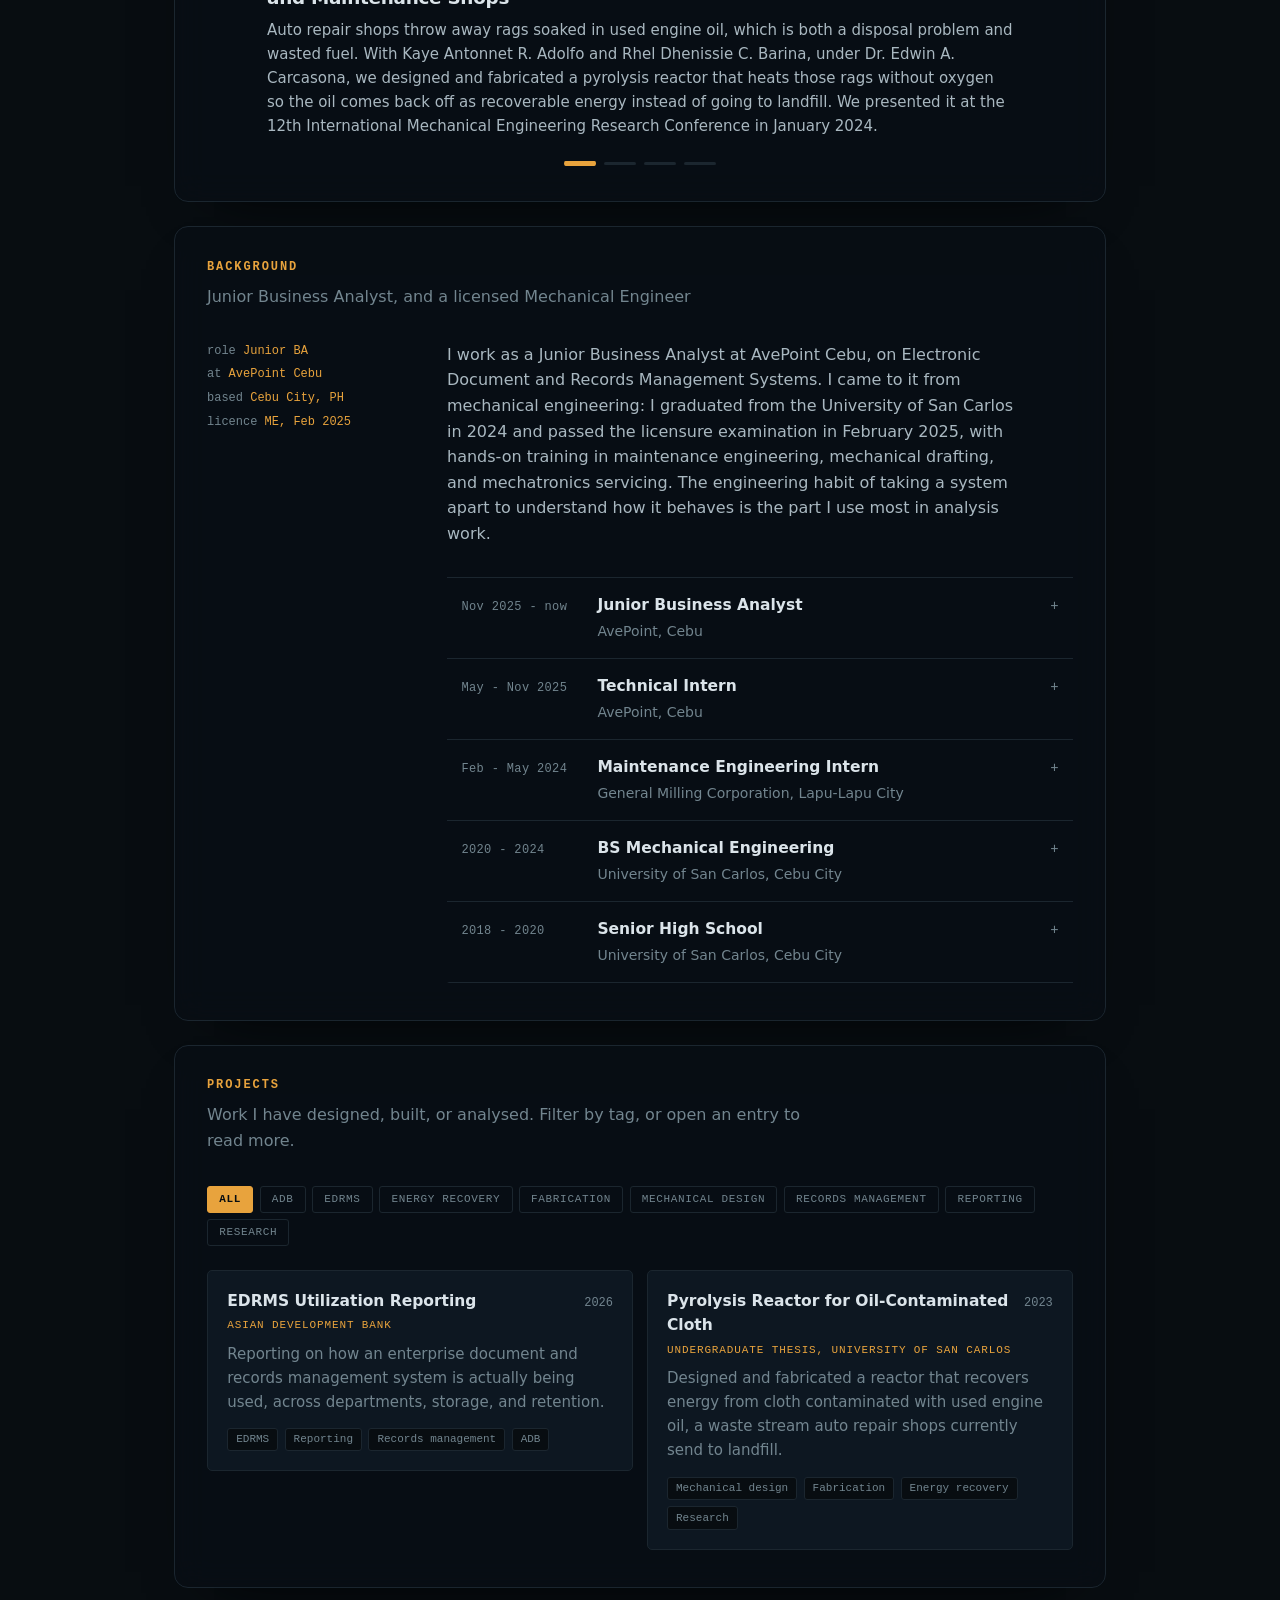
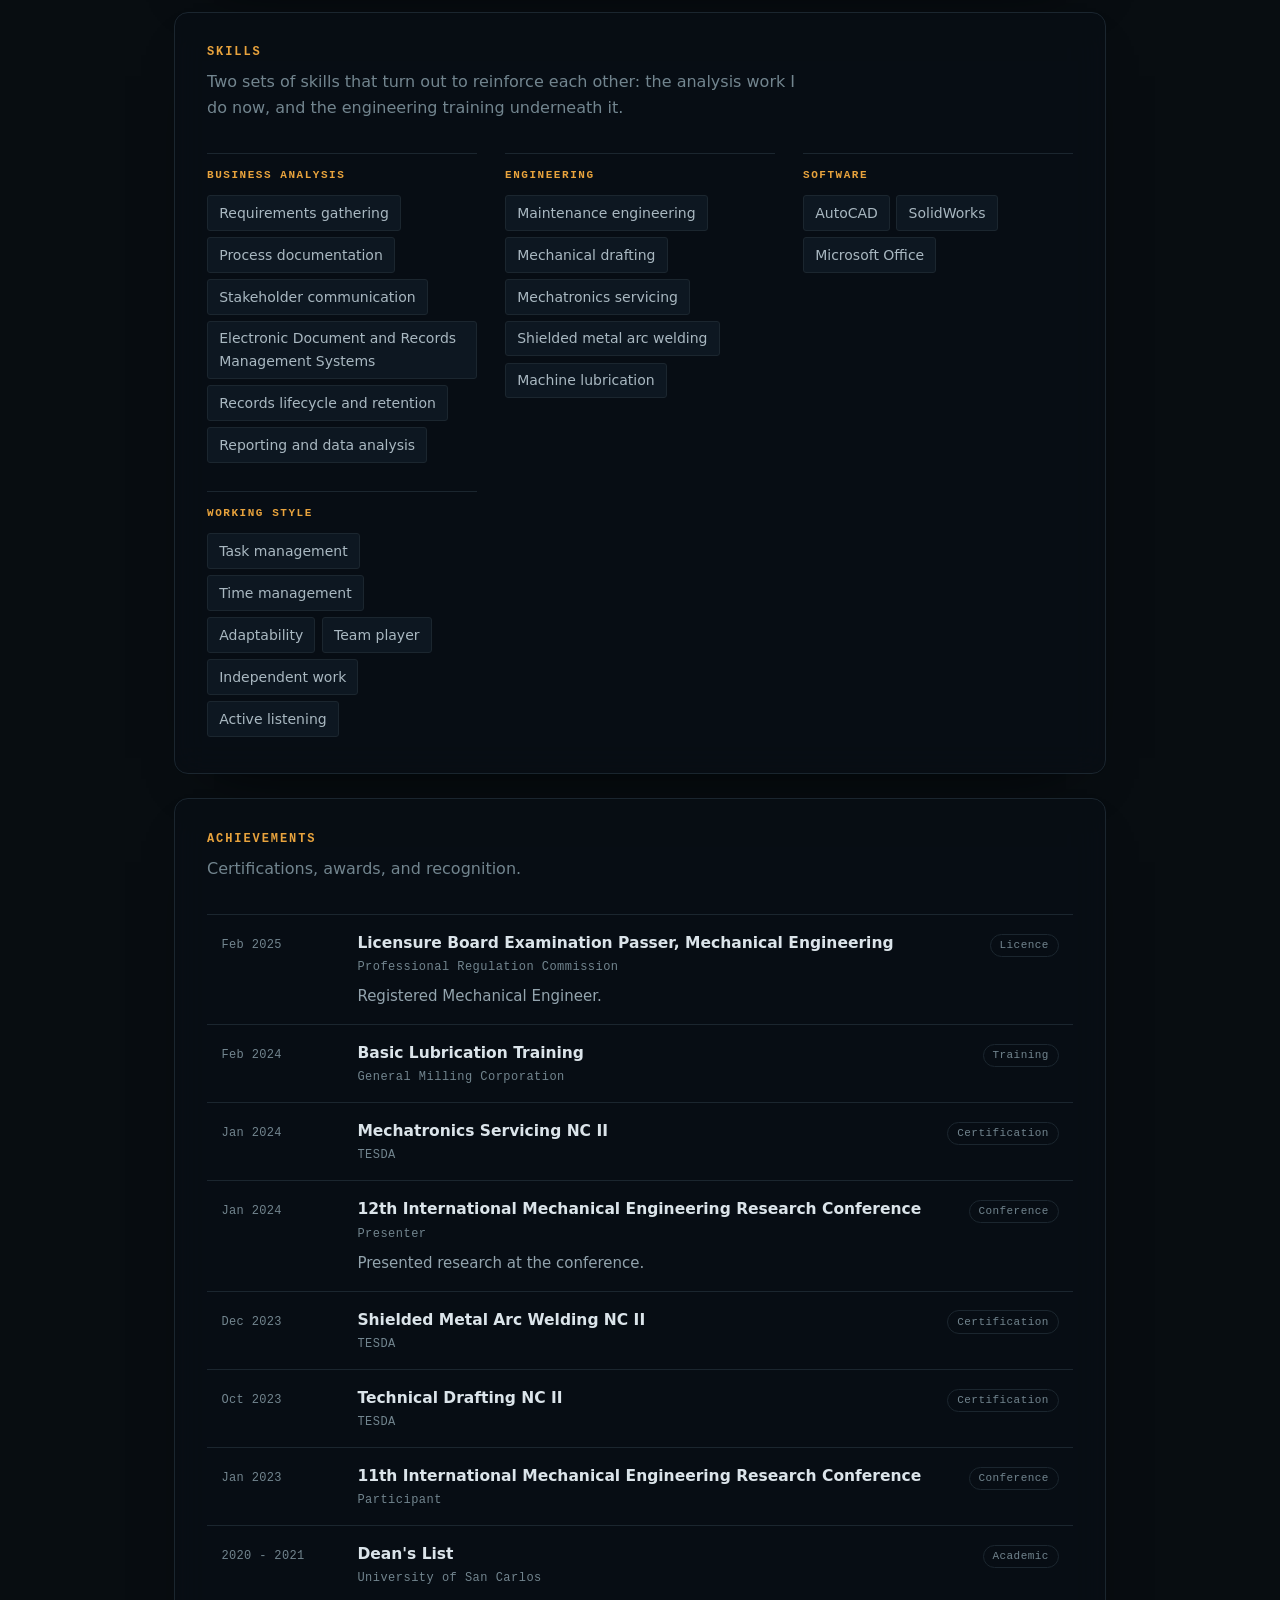
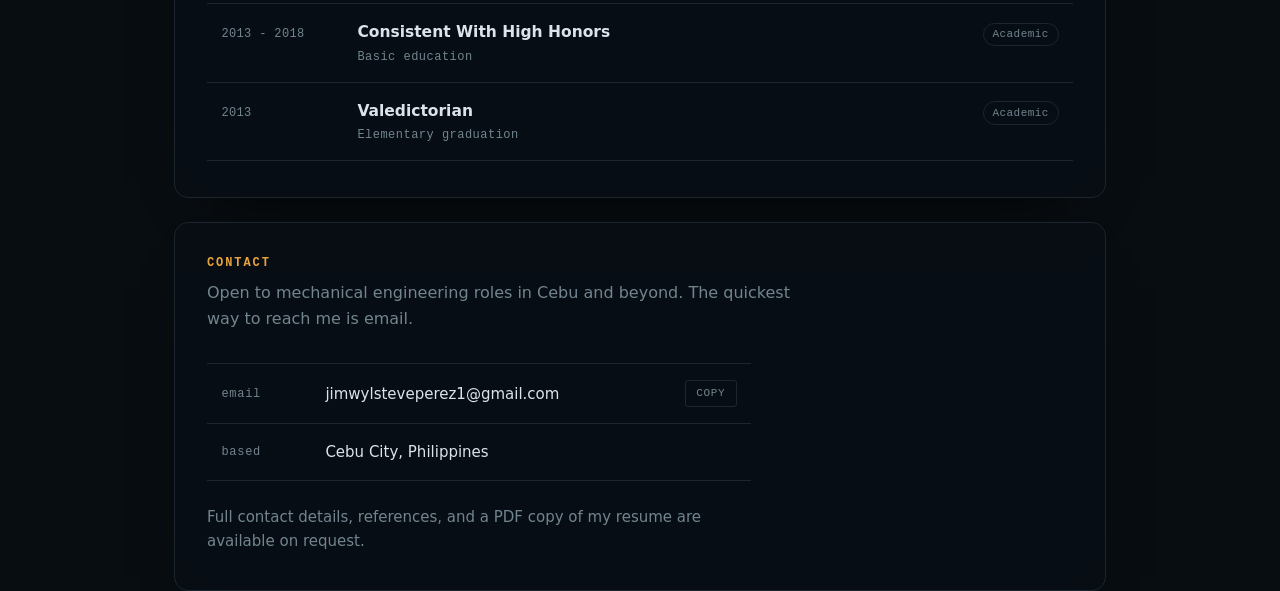
==== commit c290137b: "Load each panel's three files at the same version A panel is markup, styling and a script that have " ====
--- a/index.html
+++ b/index.html
@@ -40,6 +40,6 @@
     <section id="contact"      data-section="contact"></section>
   </main>
 
-  <script type="module" src="assets/app.js"></script>
+  <script type="module" src="assets/app.js?v=2026-08-03a"></script>
 </body>
 </html>
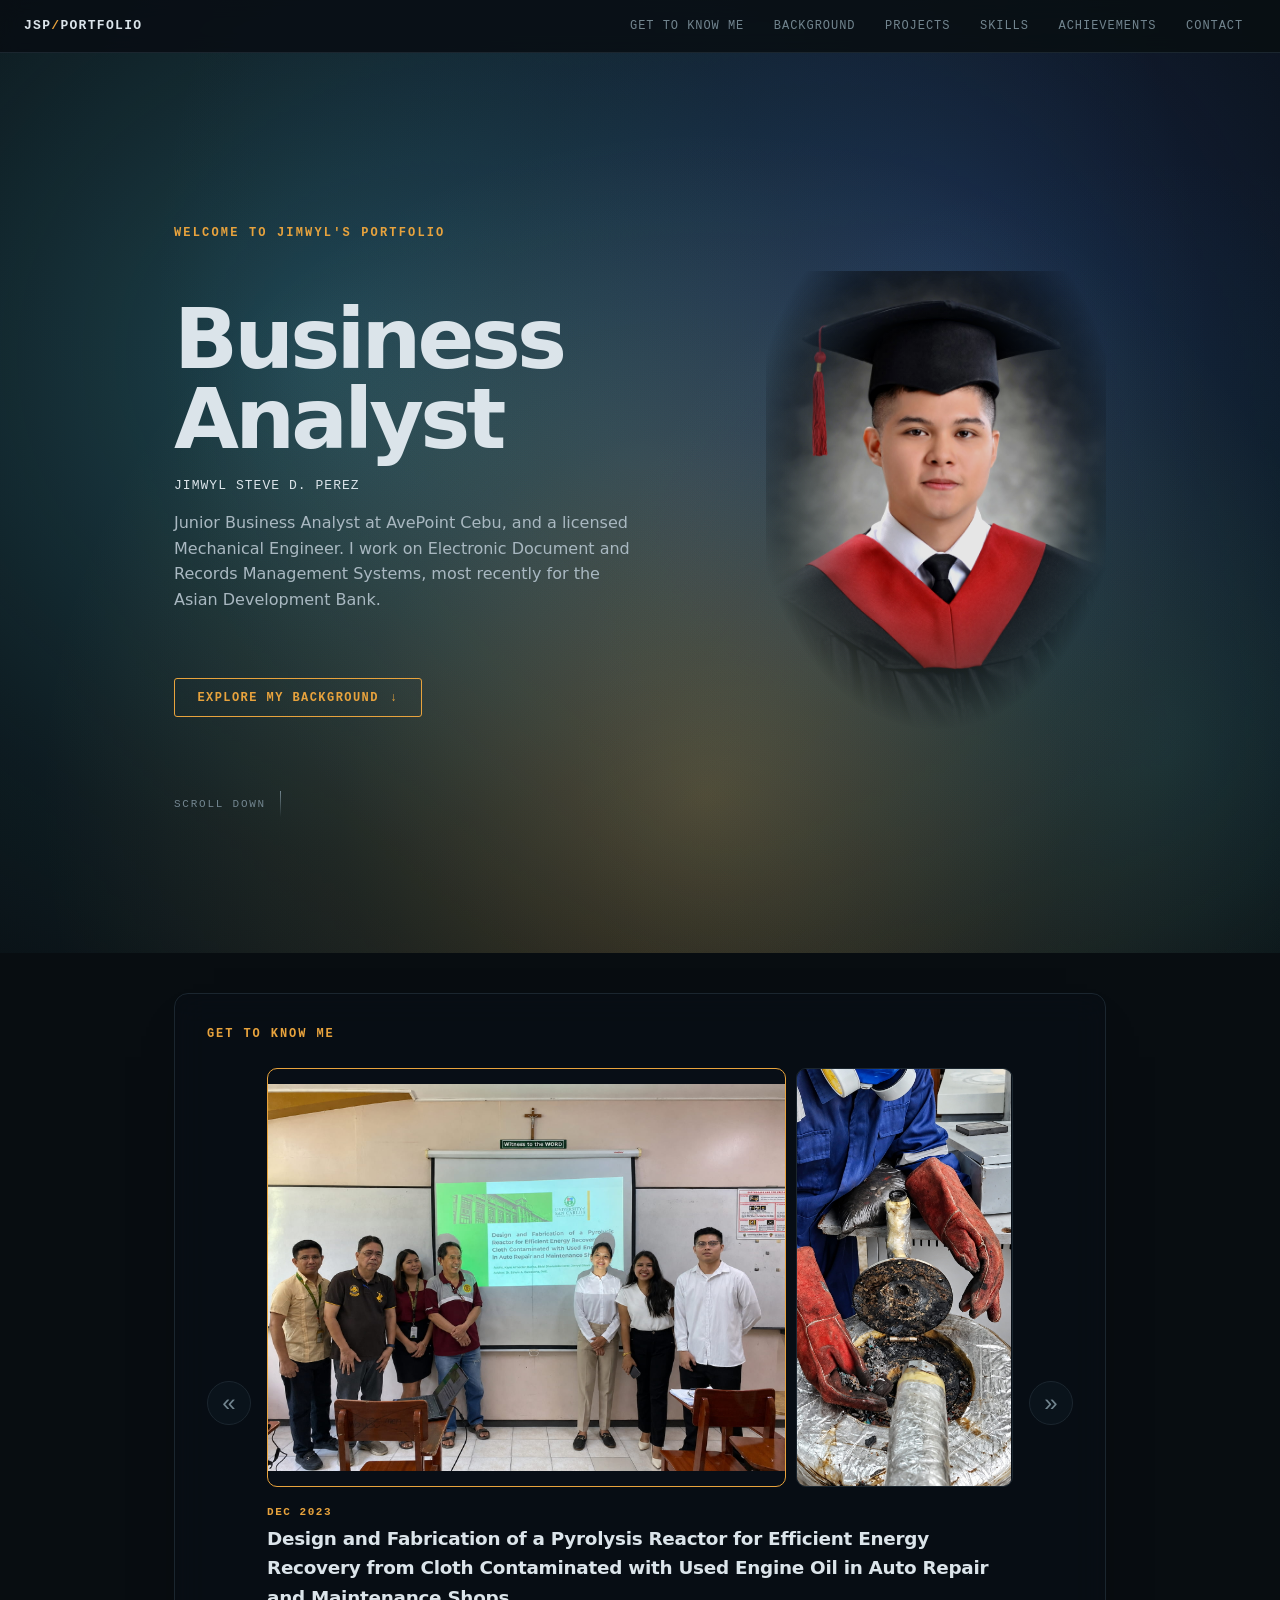
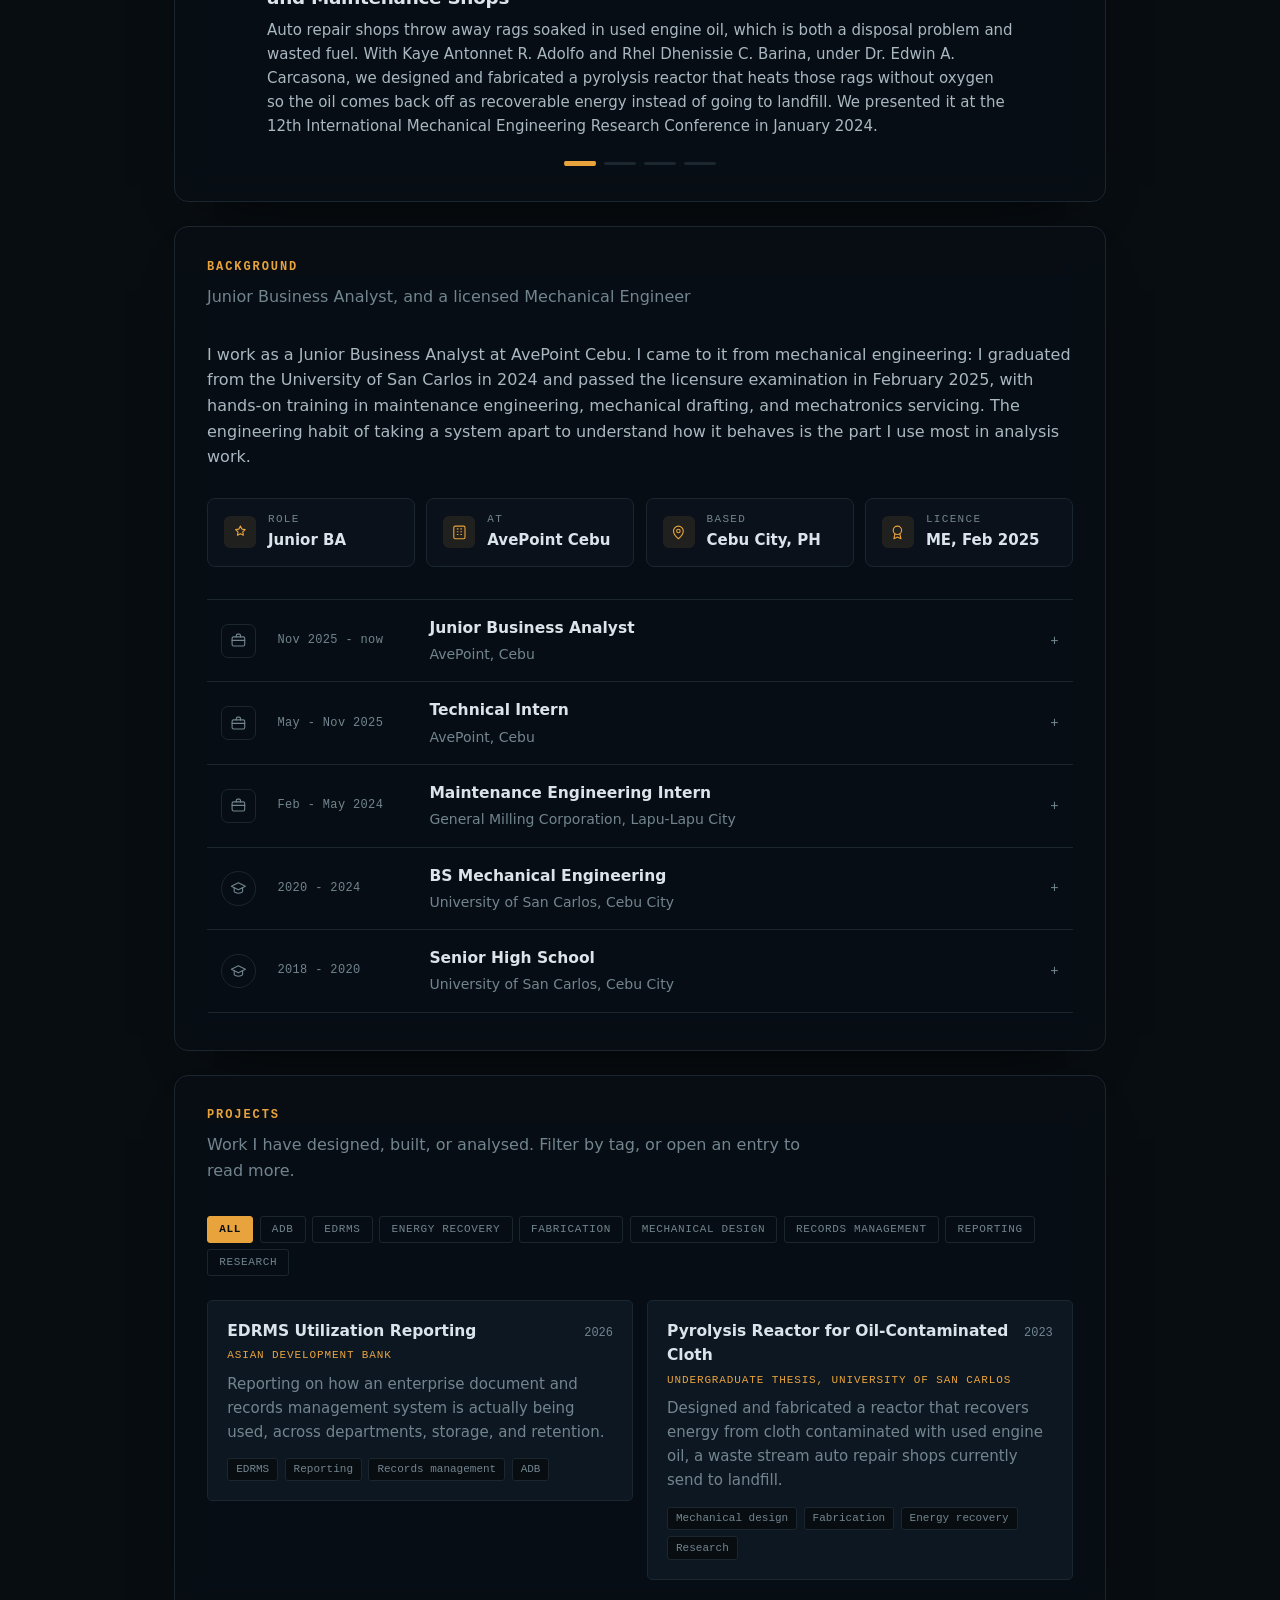
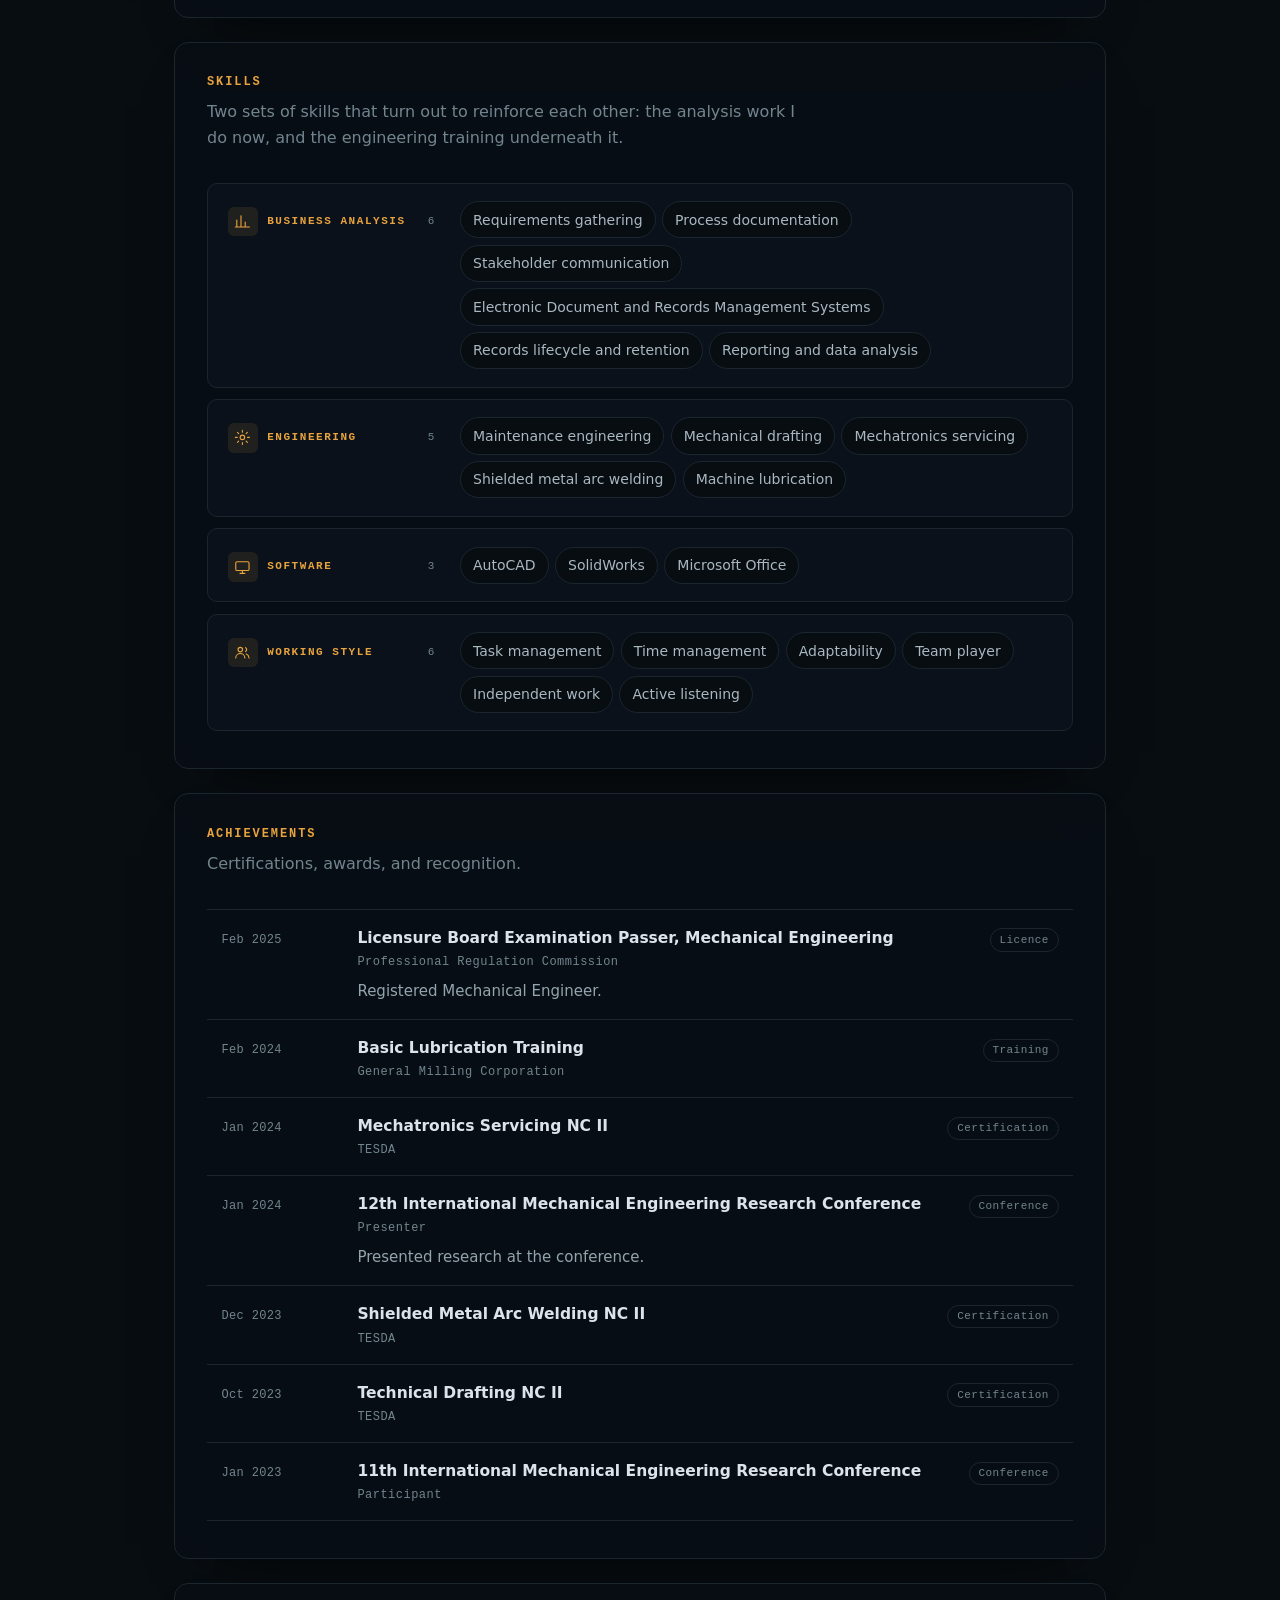
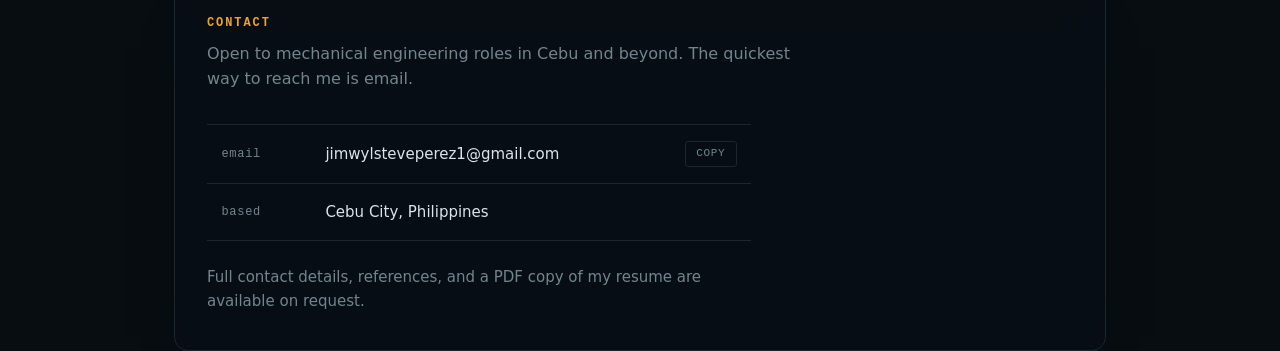
==== commit 8bfff54b: "Trim wording, drop the school awards, and rebuild Background and Skills Wording: the graduation slid" ====
--- a/index.html
+++ b/index.html
@@ -40,6 +40,6 @@
     <section id="contact"      data-section="contact"></section>
   </main>
 
-  <script type="module" src="assets/app.js?v=2026-08-03a"></script>
+  <script type="module" src="assets/app.js?v=2026-08-03b"></script>
 </body>
 </html>
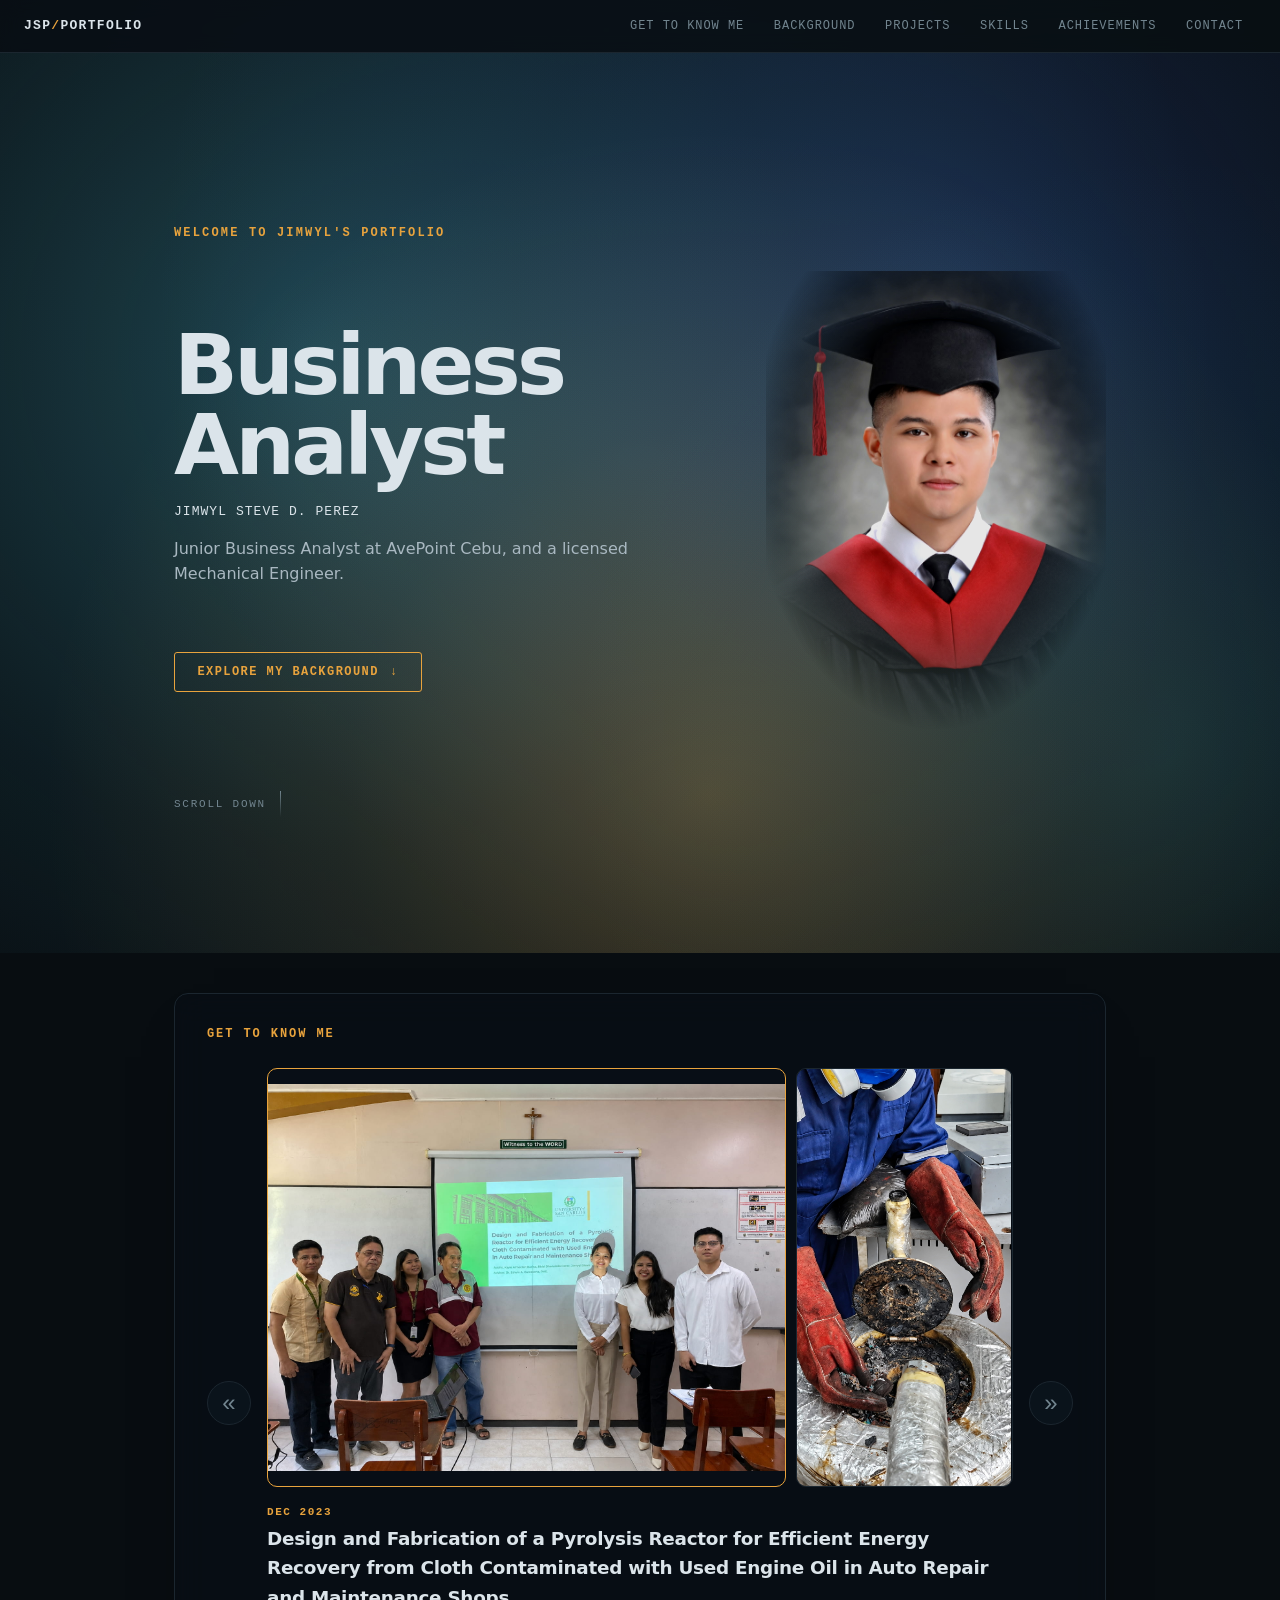
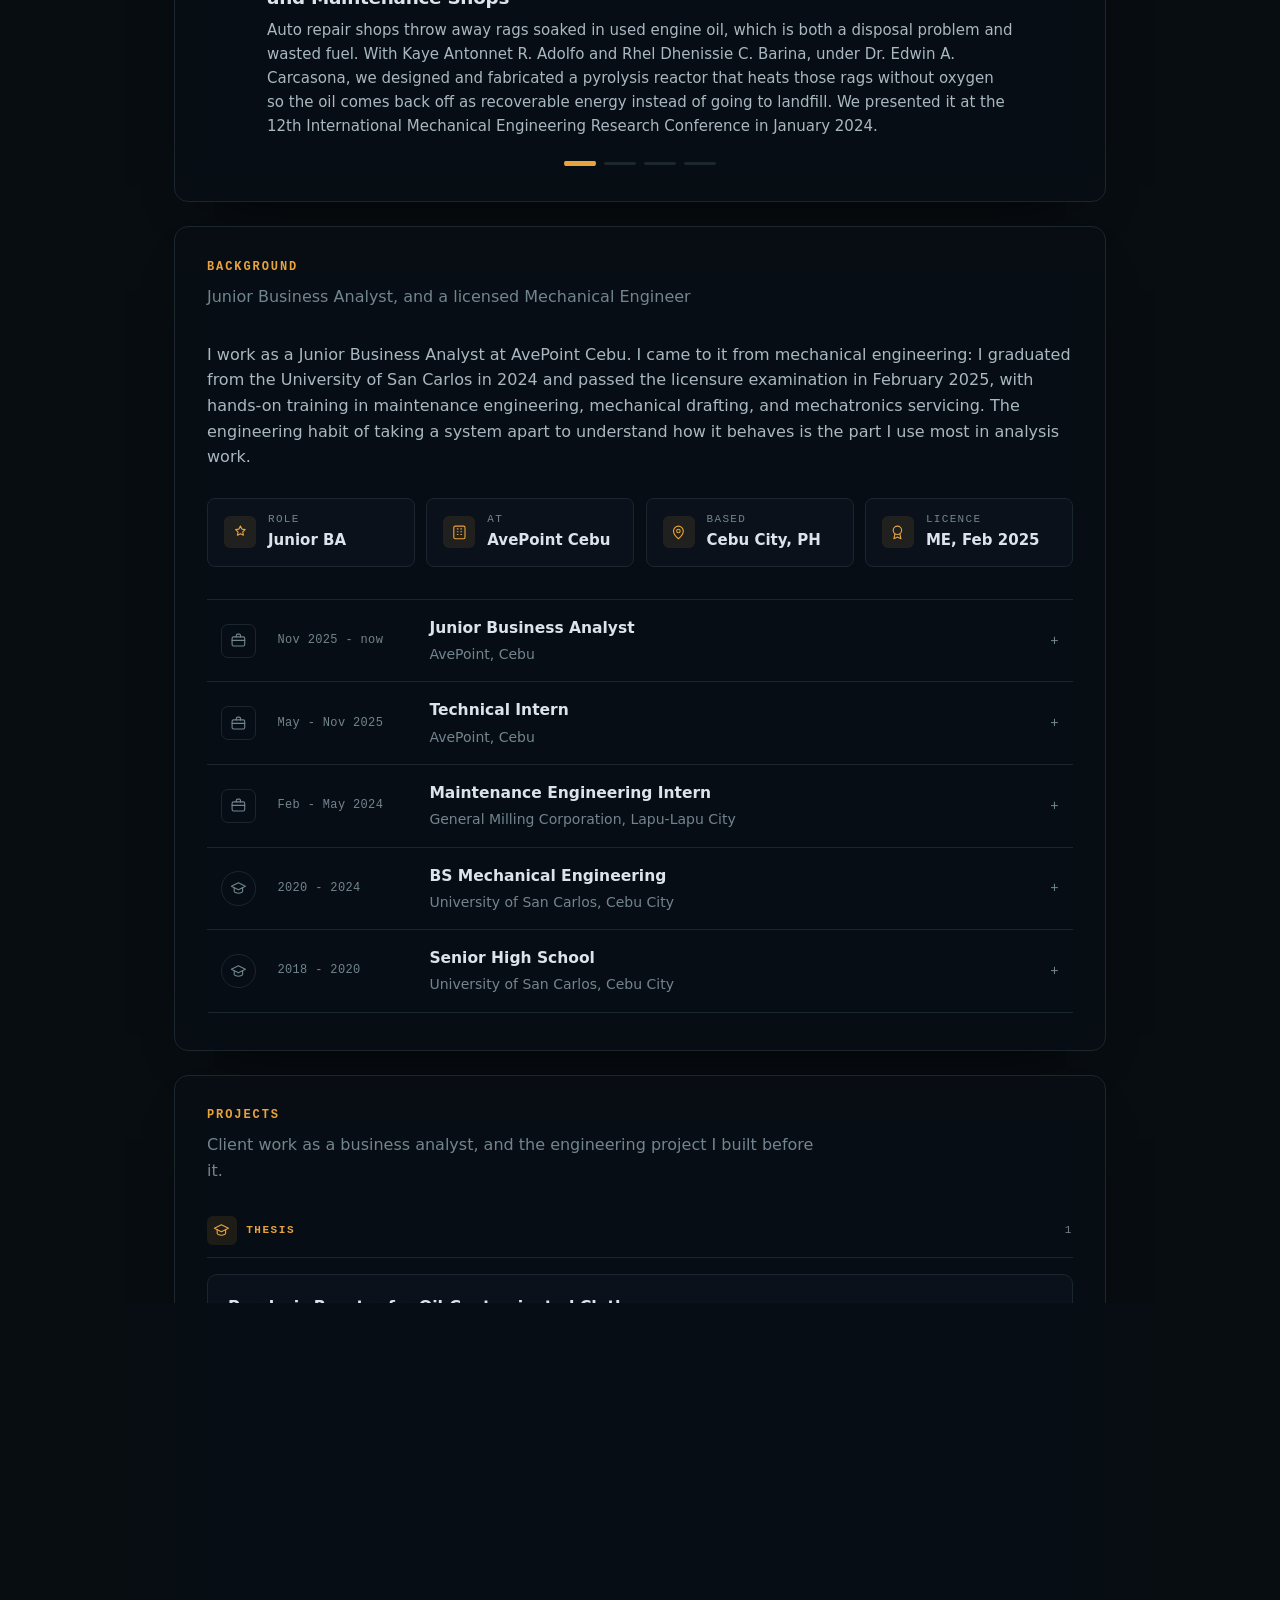
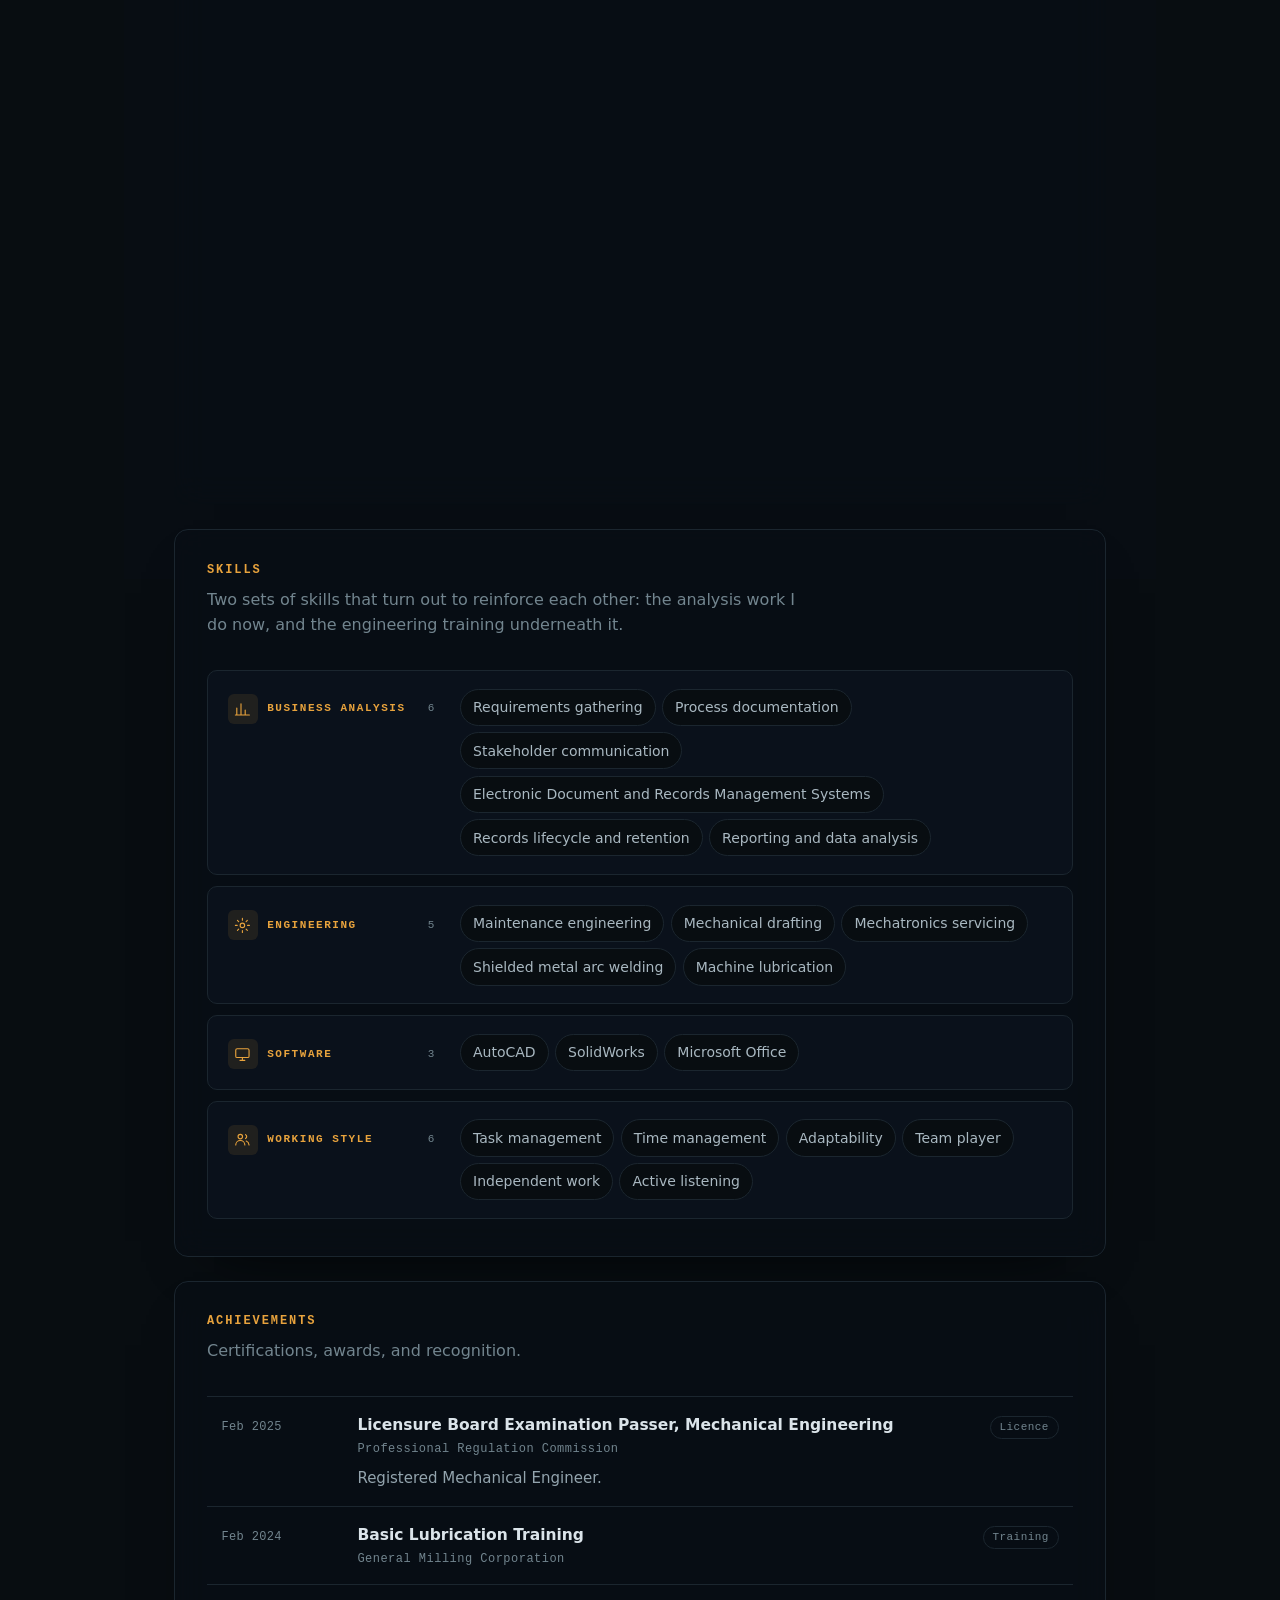
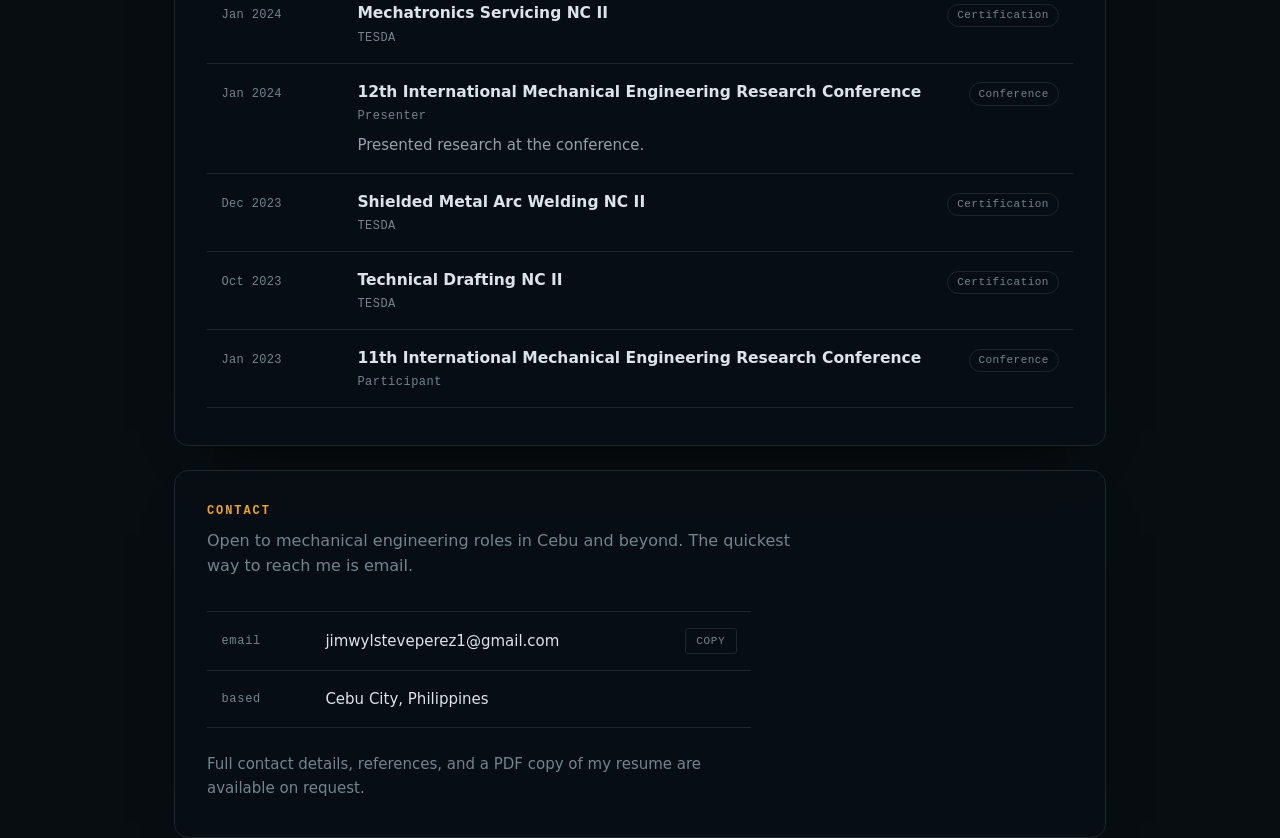
==== commit 2e62d9cc: "Add the remaining photographs, trim wording, and group the projects The graduation, licensure and Av" ====
--- a/index.html
+++ b/index.html
@@ -40,6 +40,6 @@
     <section id="contact"      data-section="contact"></section>
   </main>
 
-  <script type="module" src="assets/app.js?v=2026-08-03b"></script>
+  <script type="module" src="assets/app.js?v=2026-08-03c"></script>
 </body>
 </html>
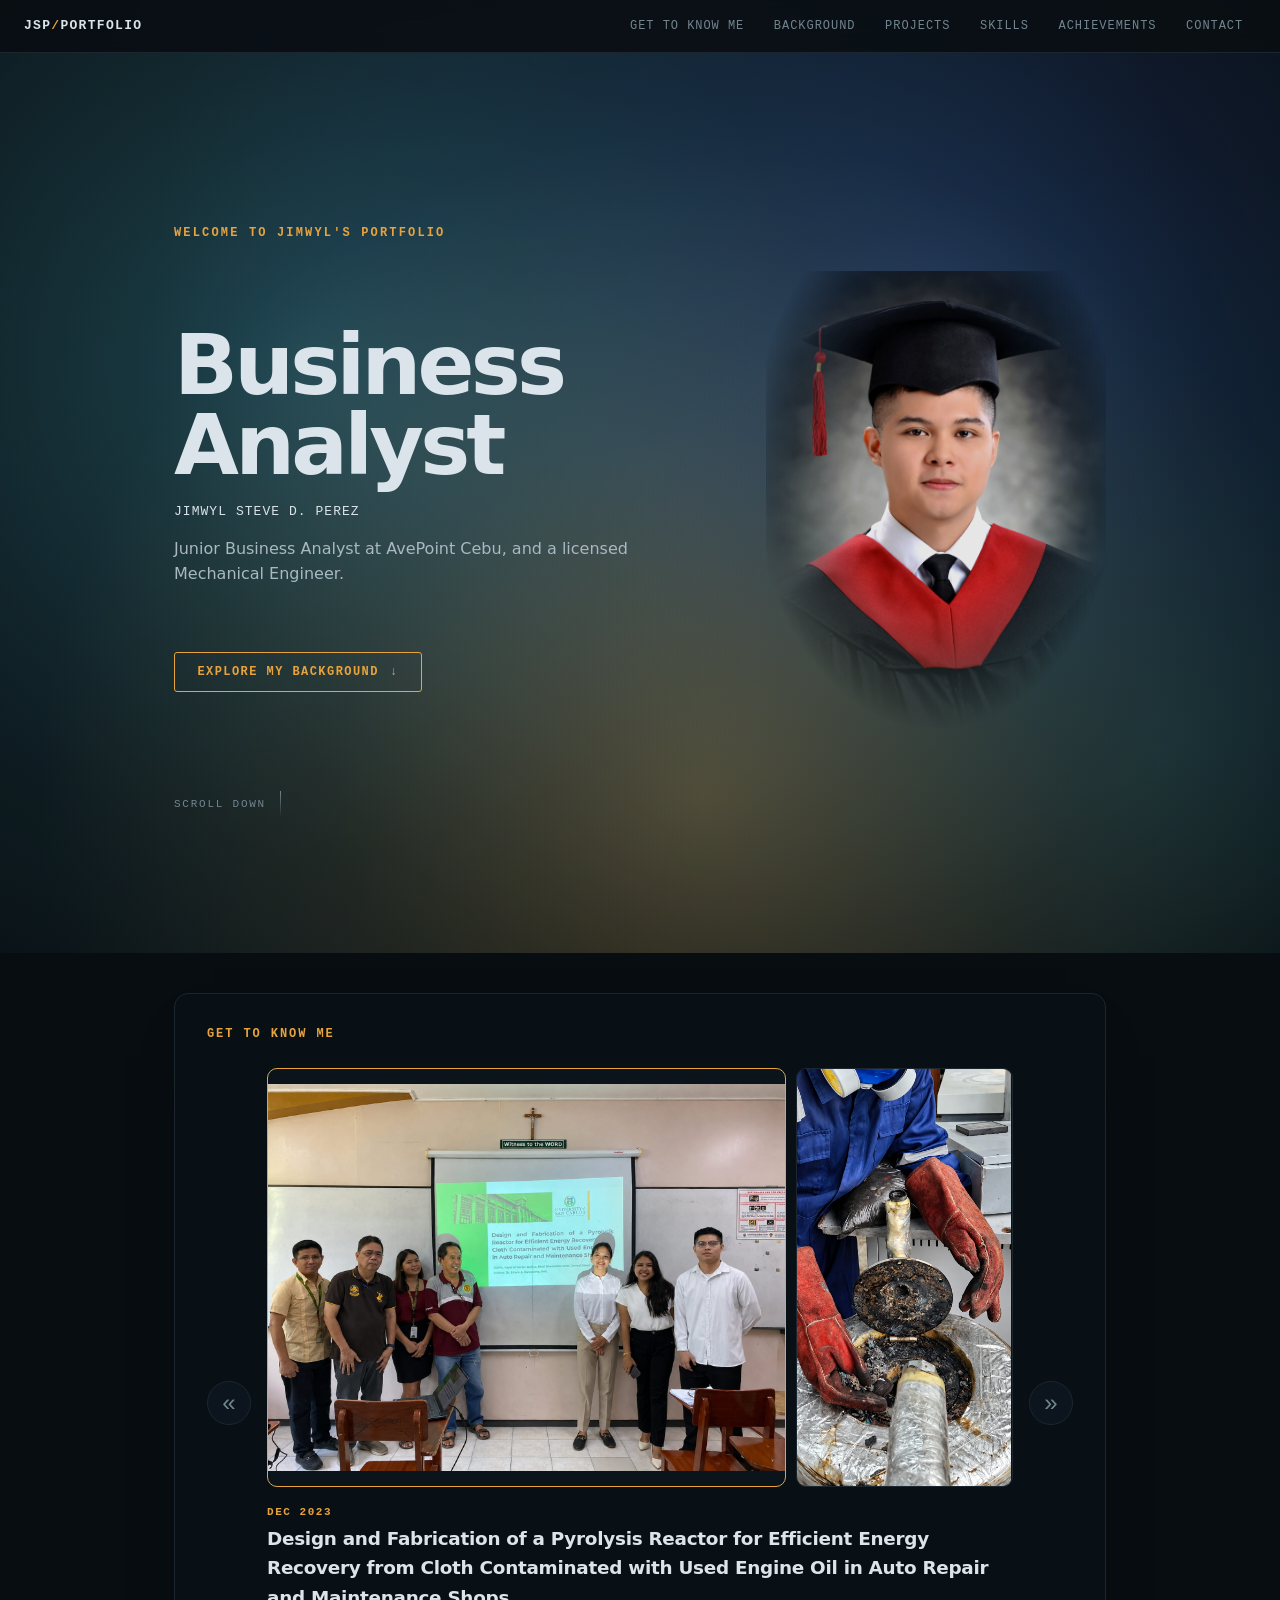
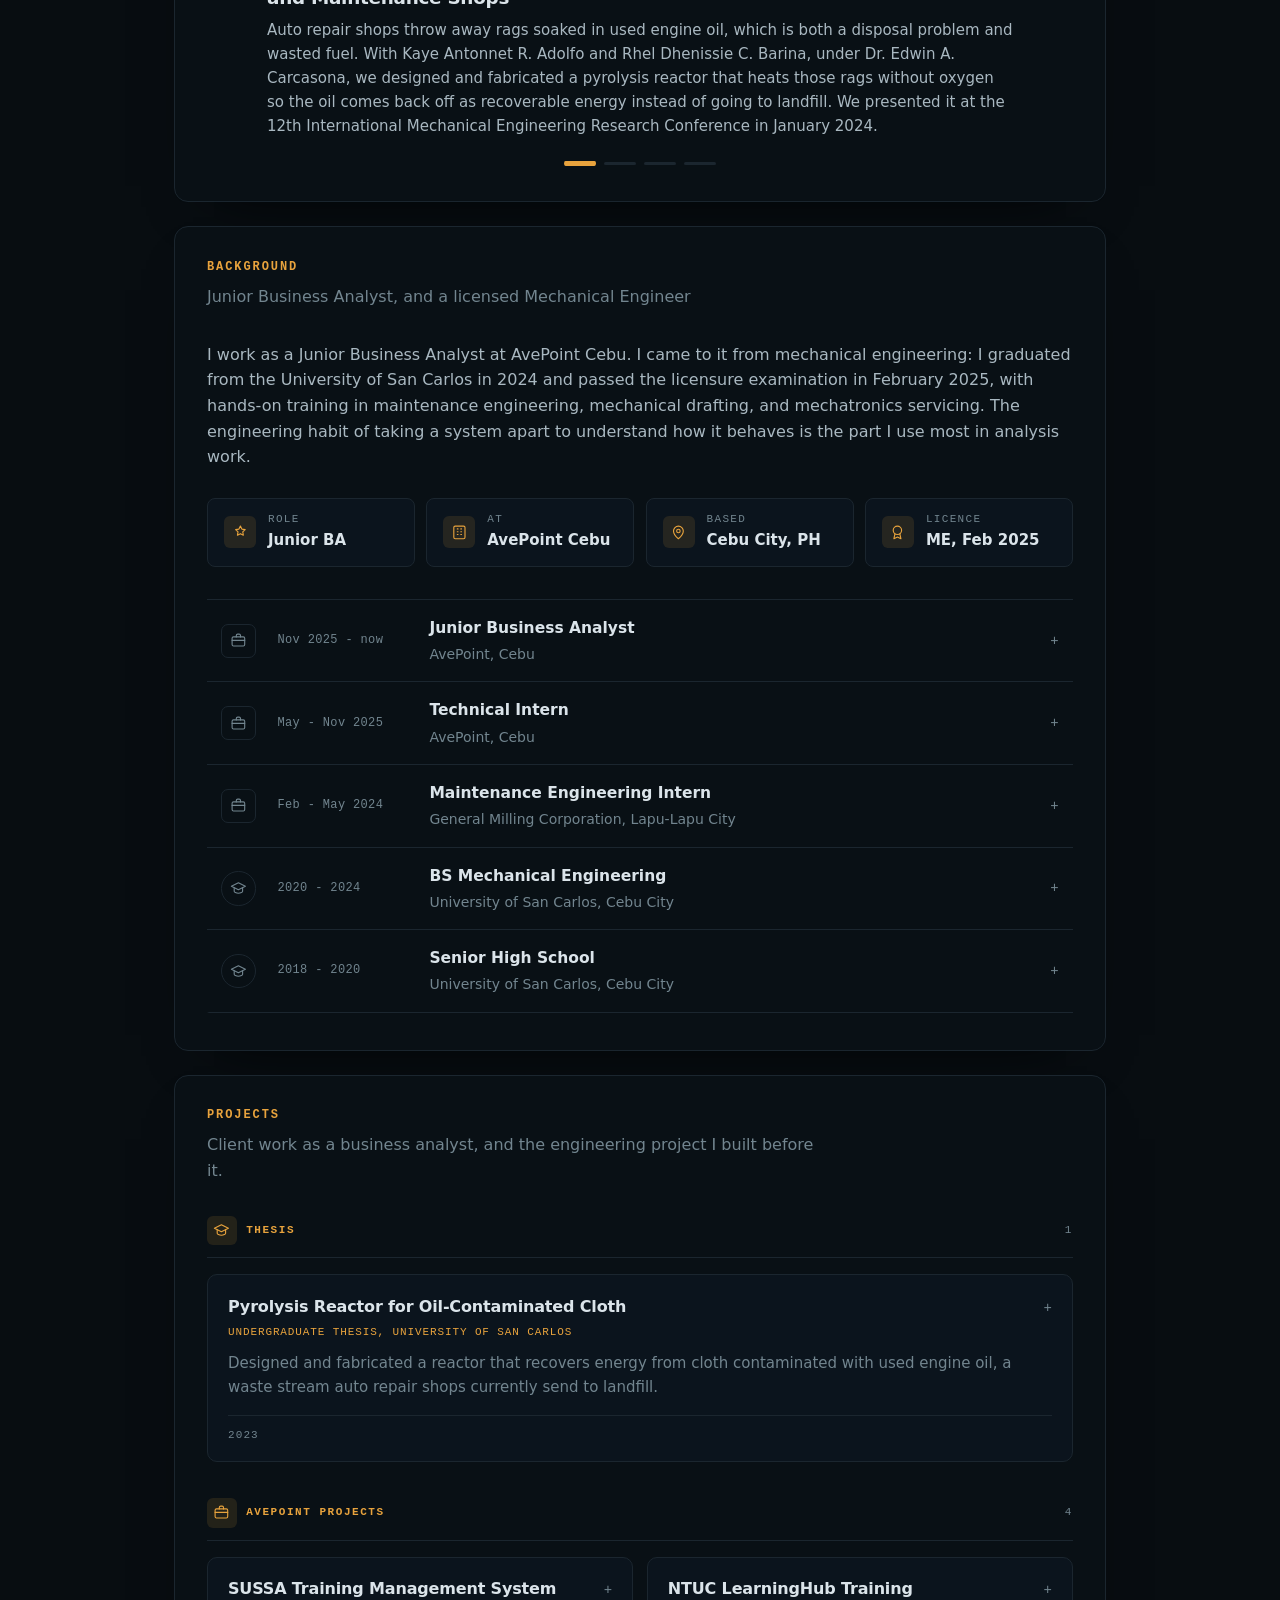
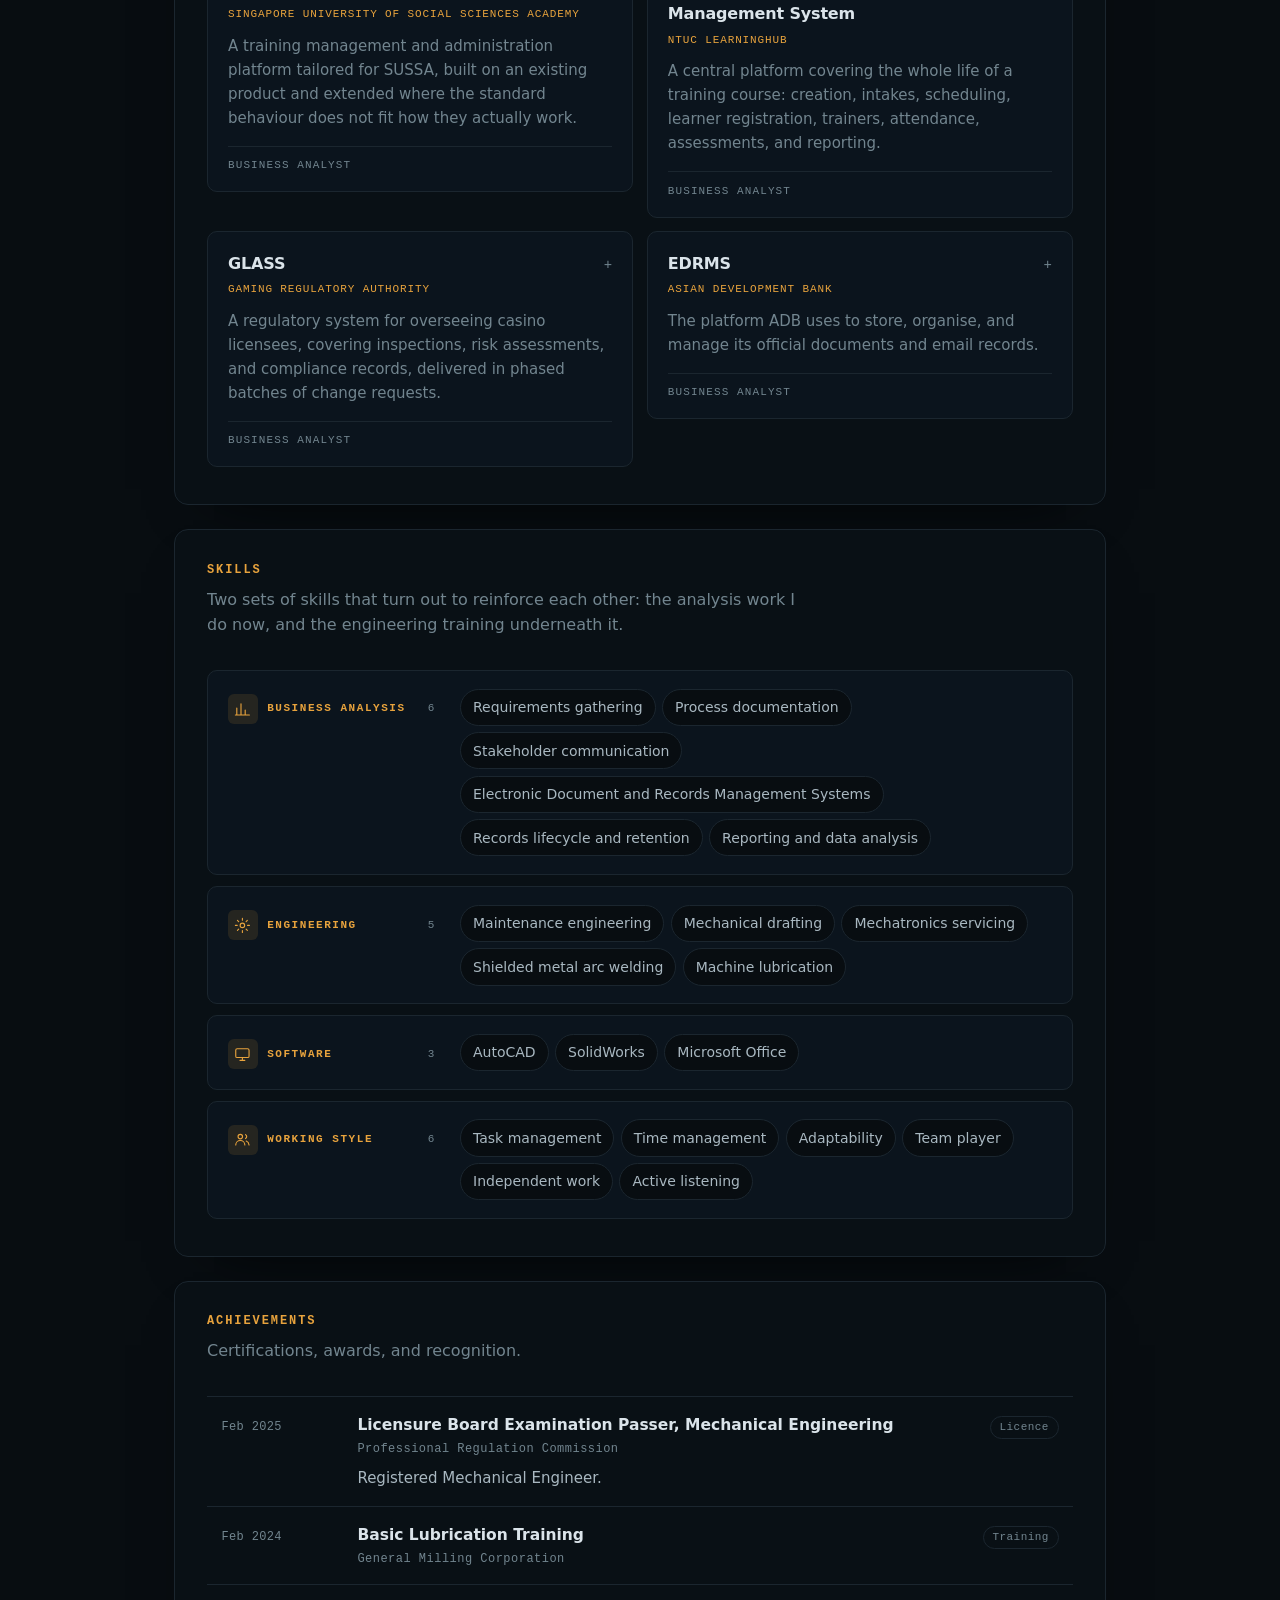
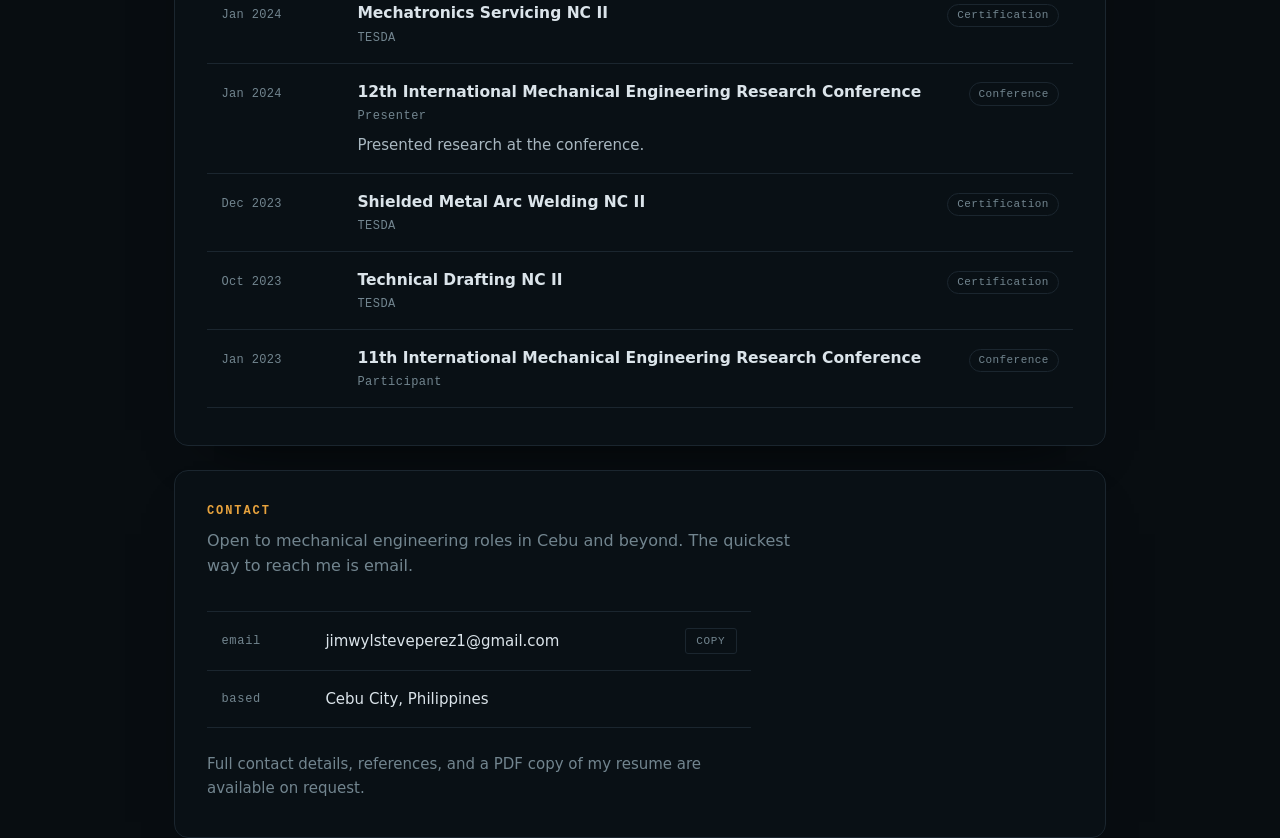
==== commit 5c29b7c7: "Add Review, colour schemes, and clearer picture guidance to the admin Review shows what actually cha" ====
--- a/index.html
+++ b/index.html
@@ -40,6 +40,6 @@
     <section id="contact"      data-section="contact"></section>
   </main>
 
-  <script type="module" src="assets/app.js?v=2026-08-03c"></script>
+  <script type="module" src="assets/app.js?v=2026-08-03d"></script>
 </body>
 </html>
--- a/assets/styles.css
+++ b/assets/styles.css
@@ -82,7 +82,7 @@
   z-index:1;
   pointer-events:none;
   background:
-    radial-gradient(120% 80% at 50% 0%, rgba(8,13,17,.18) 0%, rgba(8,13,17,.55) 100%);
+    radial-gradient(120% 80% at 50% 0%, color-mix(in srgb, var(--ground) 18%, transparent) 0%, color-mix(in srgb, var(--ground) 55%, transparent) 100%);
 }
 
 /* ---------- console bar ---------- */
@@ -98,7 +98,7 @@
   justify-content:space-between;
   padding:0.85rem 1.5rem;
   border-bottom:1px solid var(--line);
-  background:rgba(8,13,17,.86);
+  background:color-mix(in srgb, var(--ground) 88%, transparent);
   backdrop-filter:blur(9px);
 }
 
@@ -123,7 +123,7 @@
   text-decoration:none;
   transition:color .18s ease, background .18s ease;
 }
-.tab:hover{ color:var(--ink); background:#131e26; }
+.tab:hover{ color:var(--ink); background:color-mix(in srgb, var(--panel) 85%, var(--signal)); }
 
 /* set by the scroll spy in app.js */
 .tab[aria-current="true"]{
@@ -142,7 +142,7 @@
   padding:2.1rem 2rem 2.3rem;
   border:1px solid var(--line);
   border-radius:14px;
-  background:rgba(9,15,21,.72);
+  background:color-mix(in srgb, var(--ground) 74%, var(--panel));
   backdrop-filter:blur(16px) saturate(1.15);
   -webkit-backdrop-filter:blur(16px) saturate(1.15);
   box-shadow:0 24px 60px -40px #000;
@@ -150,7 +150,7 @@
 main > section:first-child{ margin-top:2.5rem; }
 
 @supports not (backdrop-filter: blur(2px)){
-  main > section{ background:rgba(9,15,21,.94); }
+  main > section{ background:color-mix(in srgb, var(--ground) 92%, var(--panel)); }
 }
 
 [data-section]{
